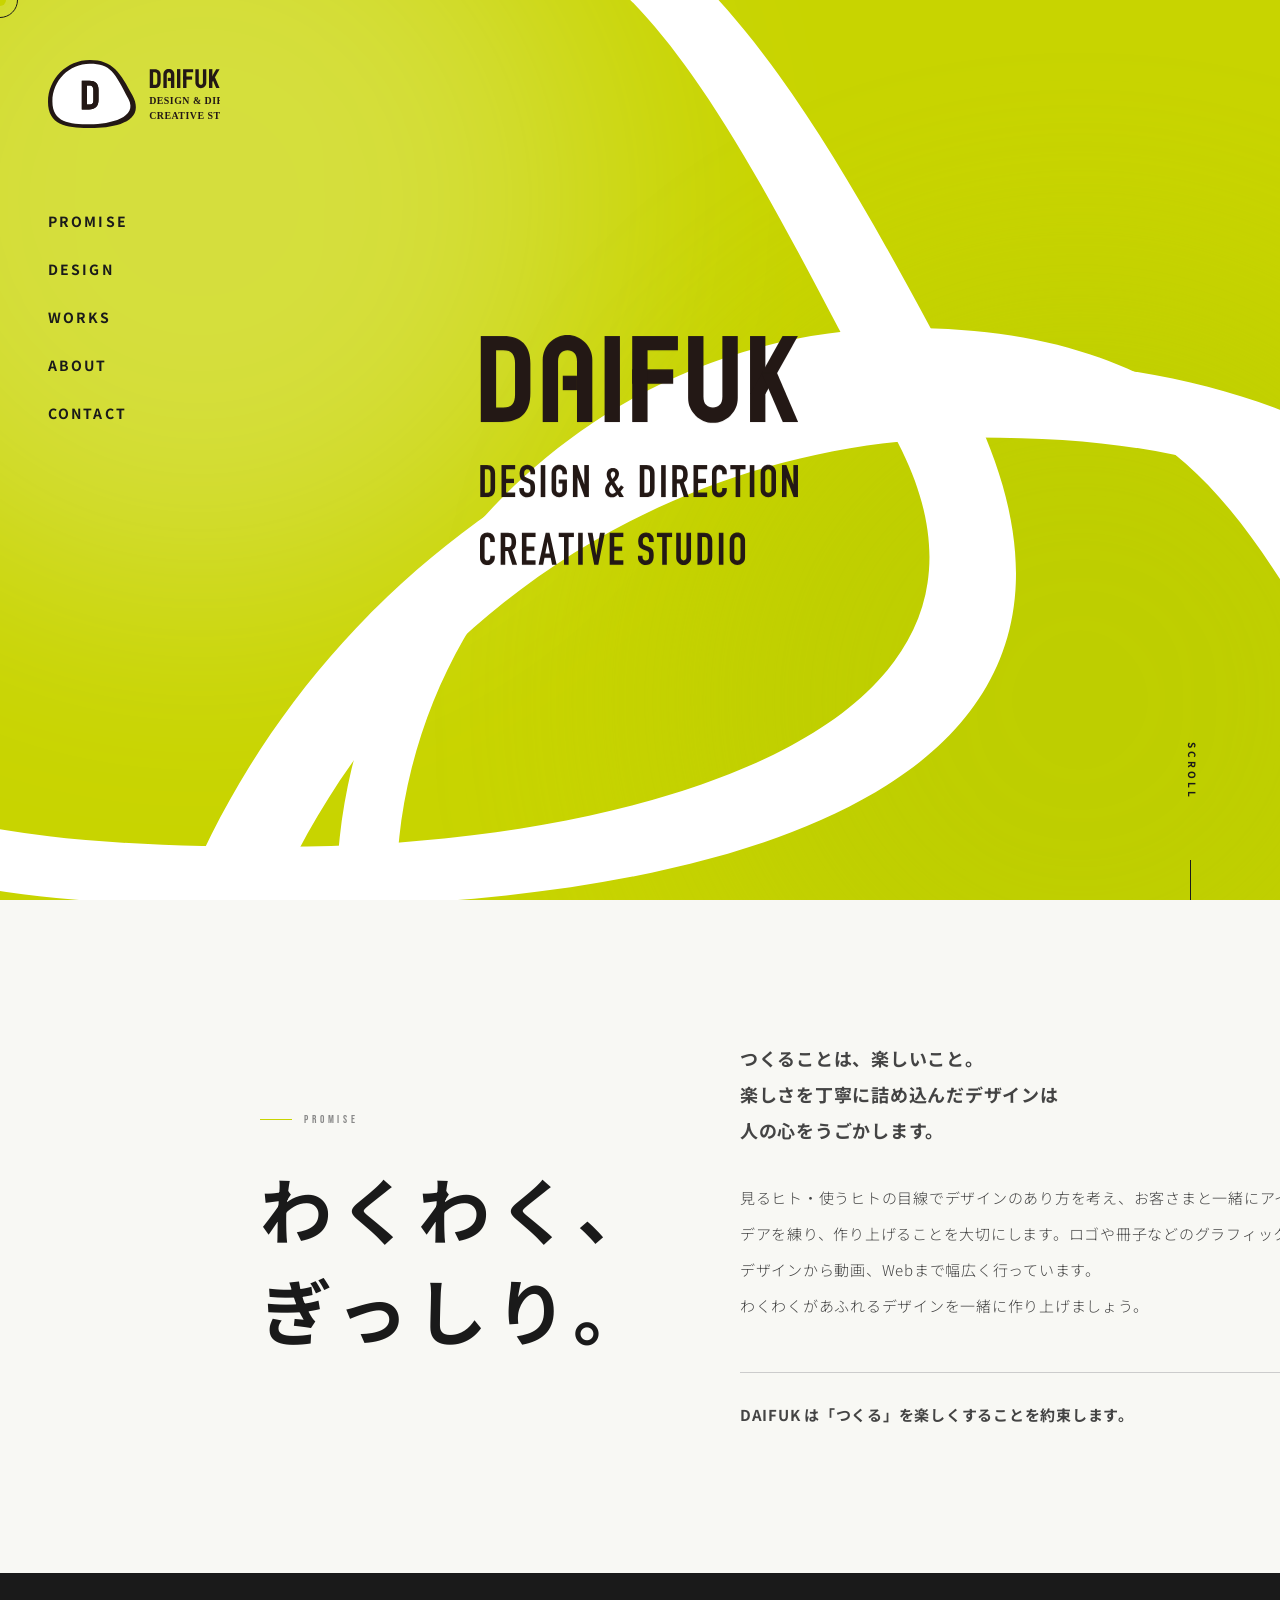
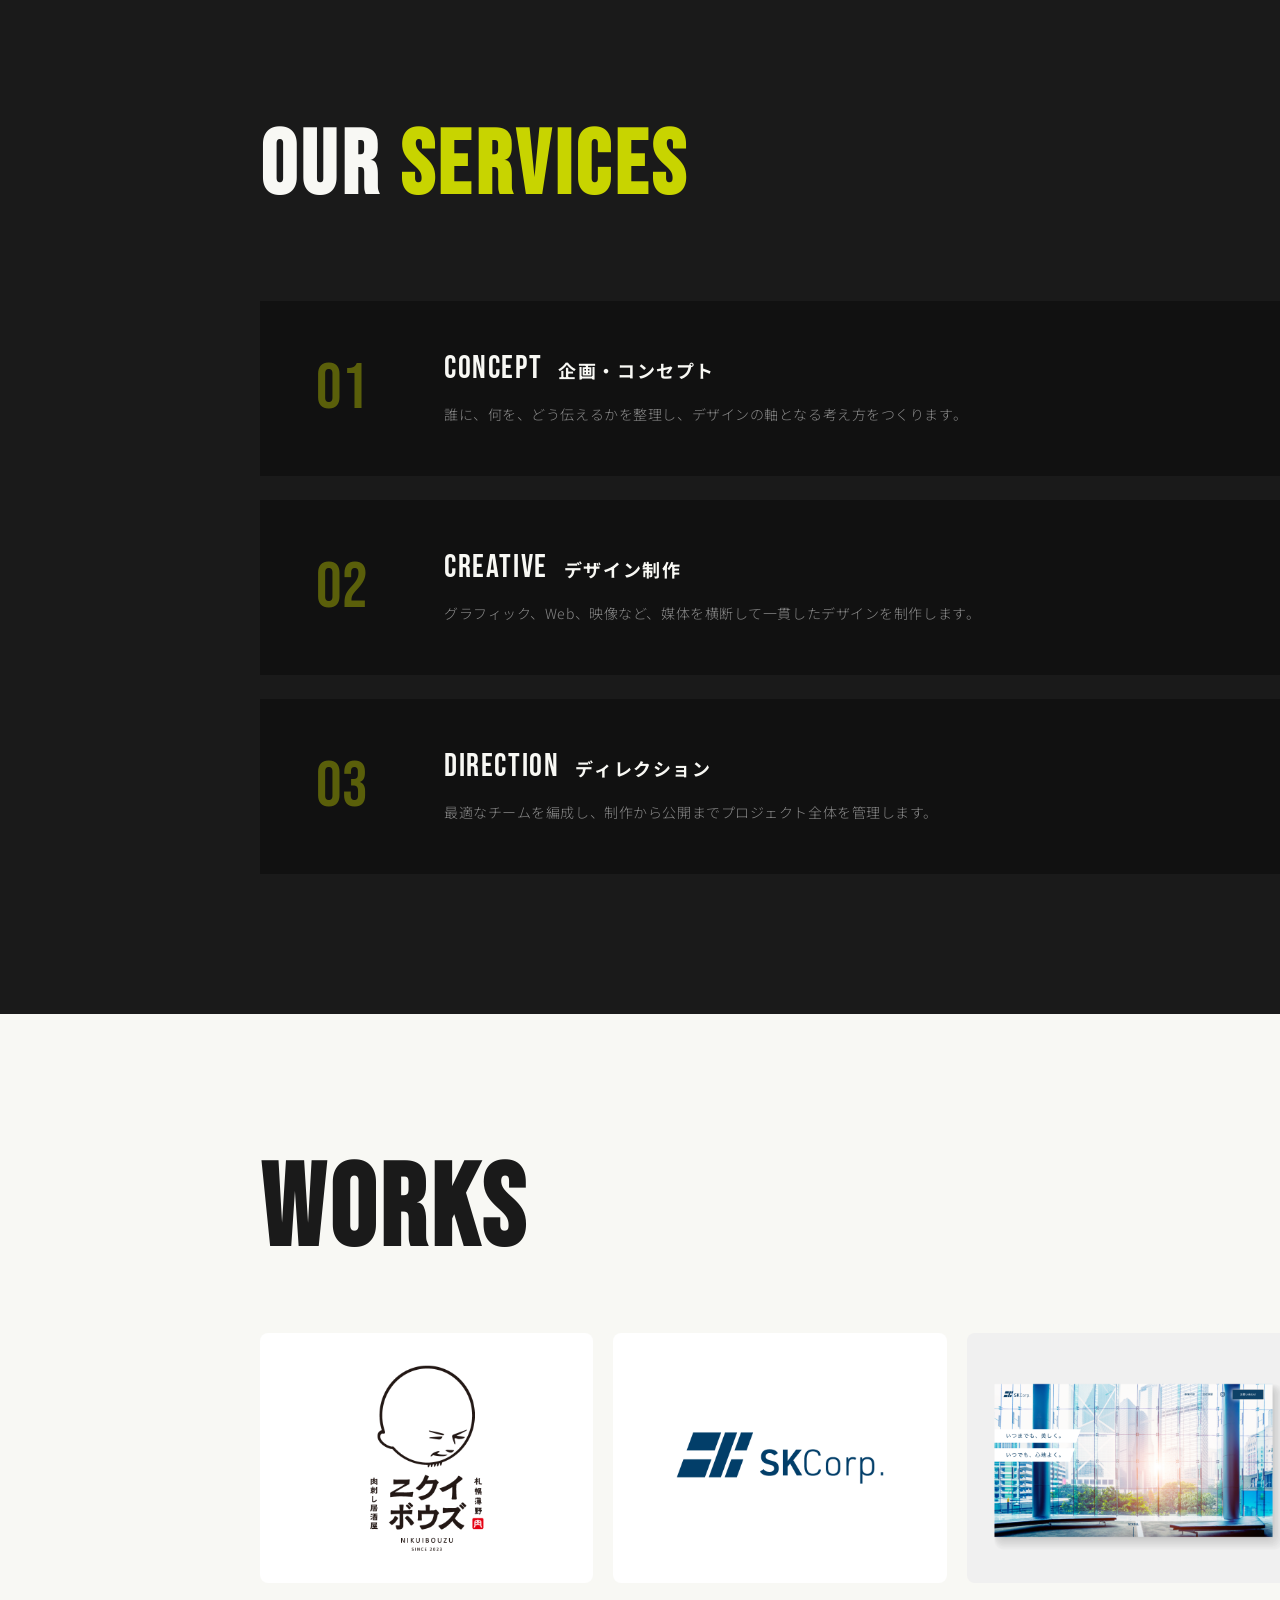
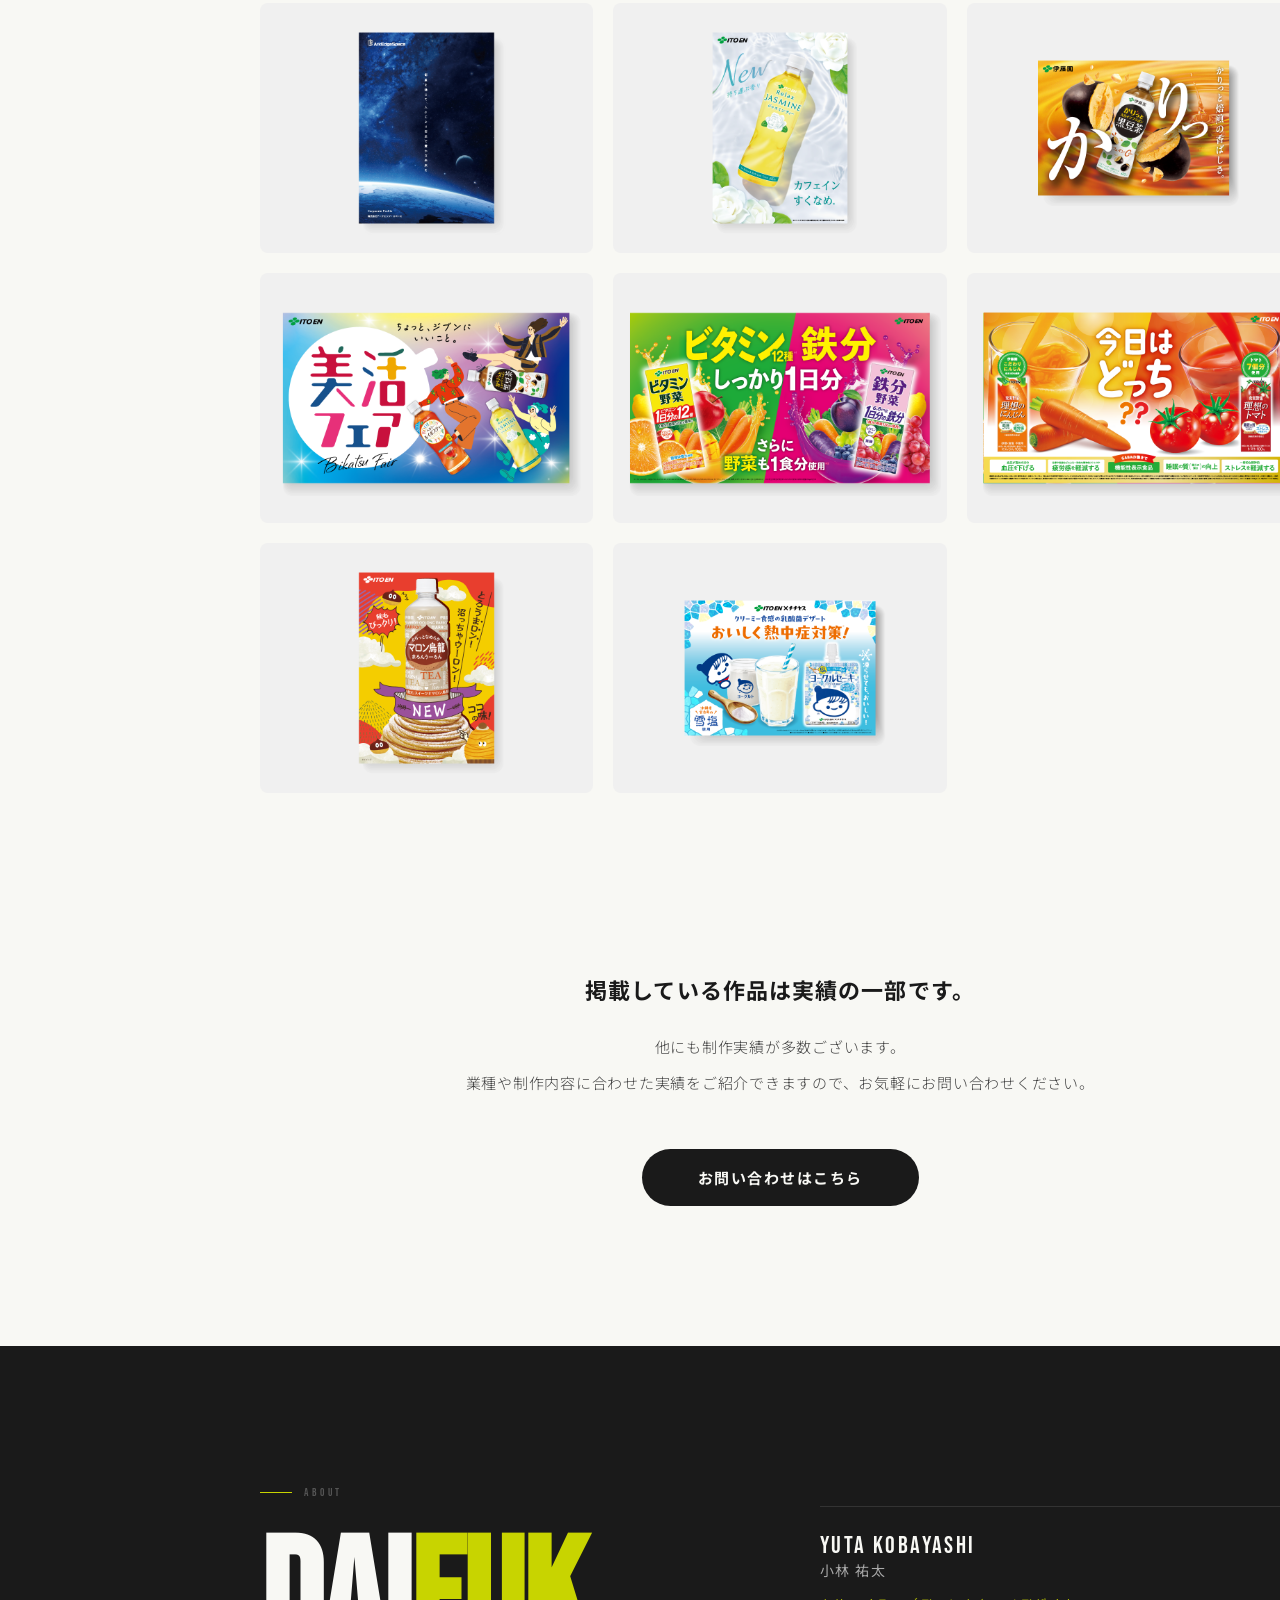
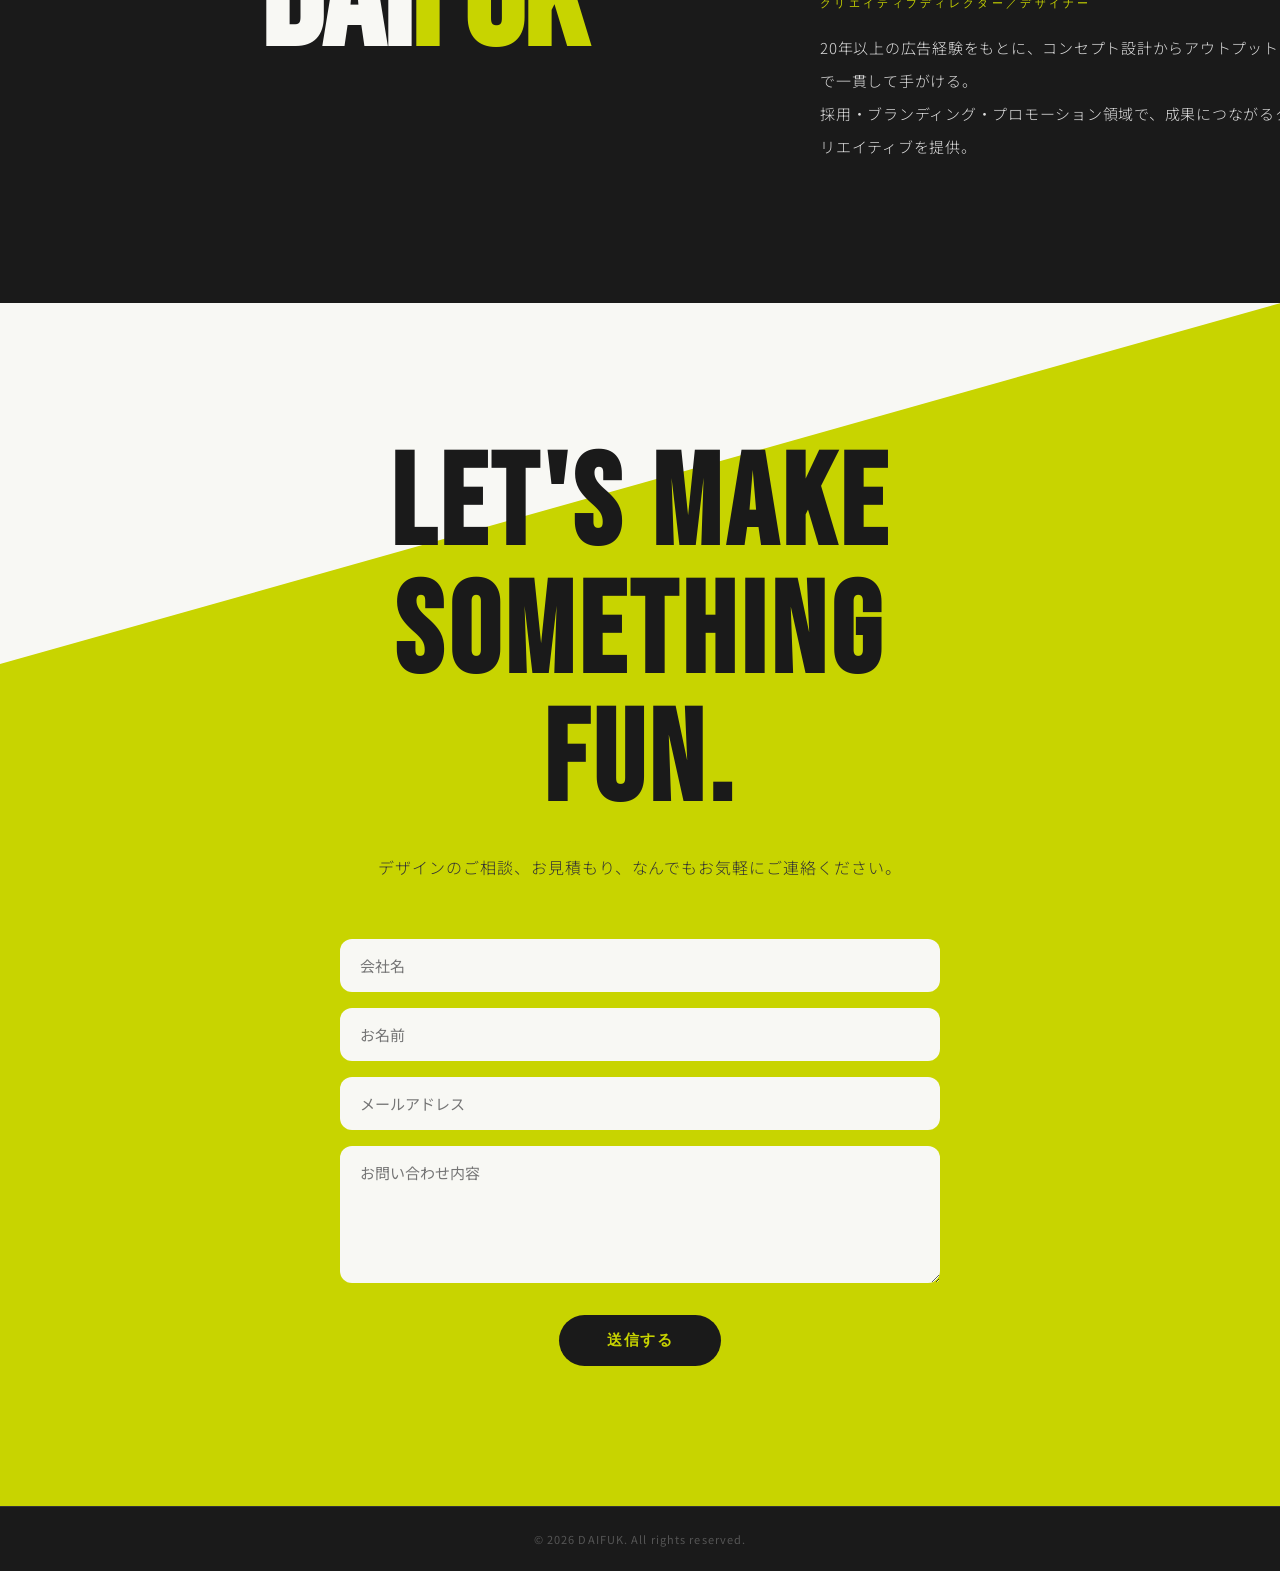
==== index.html @ ab2a5d66 "Update index.html" ====
<!DOCTYPE html>
<html lang="ja">
<head>
<!-- Google tag (gtag.js) -->
<script async src="https://www.googletagmanager.com/gtag/js?id=G-WN5NJCYQFY"></script>
<script>
  window.dataLayer = window.dataLayer || [];
  function gtag(){dataLayer.push(arguments);}
  gtag('js', new Date());

  gtag('config', 'G-WN5NJCYQFY');
</script>
<script type="text/javascript">
    (function(c,l,a,r,i,t,y){
        c[a]=c[a]||function(){(c[a].q=c[a].q||[]).push(arguments)};
        t=l.createElement(r);t.async=1;t.src="https://www.clarity.ms/tag/"+i;
        y=l.getElementsByTagName(r)[0];y.parentNode.insertBefore(t,y);
    })(window, document, "clarity", "script", "xeeucrit5z");
</script>
<meta charset="UTF-8">
<meta name="viewport" content="width=device-width, initial-scale=1.0">
<title>DAIFUK | わくわく、ぎっしり。デザインスタジオ</title>
<meta name="description" content="「わくわく」を丁寧に詰め込んだデザインで、人の心を動かす。グラフィック・Web・映像をコンセプトからアウトプットまで一貫して手がけるクリエイティブスタジオです。">

<!-- OGP settings -->
<meta property="og:title" content="DAIFUK | わくわく、ぎっしり。デザインスタジオ">
<meta property="og:description" content="「わくわく」を丁寧に詰め込んだデザインで、人の心を動かす。グラフィック・Web・映像をコンセプトからアウトプットまで一貫して手がけるクリエイティブスタジオです。">
<meta property="og:image" content="assets/OG.png">
<meta property="og:url" content="https://yuso21.github.io/daifuk_corporate/">
<meta property="og:type" content="website">
<meta property="og:site_name" content="DAIFUK">

<!-- Icons -->
<link rel="icon" type="image/png" href="assets/fabicon.png">
<link rel="apple-touch-icon" href="assets/apple-touch-icon.png">
<link rel="preconnect" href="https://fonts.googleapis.com">
<link href="https://fonts.googleapis.com/css2?family=Bebas+Neue&family=Noto+Sans+JP:wght@300;400;700;900&family=DM+Serif+Display:ital@0;1&display=swap" rel="stylesheet">
<link rel="stylesheet" href="style.css">
</head>
<body>

<div class="cursor" id="cursor"></div>
<div class="cursor-ring" id="cursorRing"></div>

<!-- Global Nav (Left Sidebar) -->
<nav>
  <a href="#" class="nav-logo">
    <img src="assets/daifuk_long_logo.svg" alt="DAIFUK">
  </a>
  <ul class="nav-links">
    <li><a href="#promise">Promise</a></li>
    <li><a href="#services">Design</a></li>
    <li><a href="#works">Works</a></li>
    <li><a href="#about">About</a></li>
    <li><a href="#contact">Contact</a></li>
  </ul>
</nav>

<!-- Hero Section -->
<section class="hero" id="top">
  <div class="hero-bg-anim"></div>
  <img src="assets/daifuk_logo_FV2.svg" class="hero-logo-spin spin-1" alt="">
  <img src="assets/daifuk_logo_FV2.svg" class="hero-logo-spin spin-2" alt="">
  <img src="assets/daifuk_logo_FV2.svg" class="hero-logo-spin spin-3" alt="">
  <img src="assets/daifuk_logo_FV1.svg" class="hero-logo-base" alt="DAIFUK">
  <div class="hero-scroll">SCROLL</div>
</section>

<!-- Promise Section -->
<section class="promise" id="promise">
  <div class="section-inner promise-inner">
    <div class="reveal">
      <div class="section-label">PROMISE</div>
      <!-- Changed display from flex/block context to ensure <br> triggers immediately, using specific class styling or inline CSS isn't fully needed, but we keep the structure crisp -->
      <h2 class="promise-heading" style="font-family: 'Noto Sans JP', sans-serif; font-size: clamp(40px, 6vw, 72px); letter-spacing: 0.1em; line-height: 1.4; word-break: keep-all;">
        わくわく、<br>
        ぎっしり。
      </h2>
    </div>
    <div class="reveal" style="transition-delay:0.15s">
      <p class="promise-text">
        <strong style="display:block; font-size:18px; line-height:2; margin-bottom:32px;">
          つくることは、楽しいこと。<br>
          楽しさを丁寧に詰め込んだデザインは<br>
          人の心をうごかします。
        </strong>
        見るヒト・使うヒトの目線でデザインのあり方を考え、お客さまと一緒にアイデアを練り、作り上げることを大切にします。ロゴや冊子などのグラフィックデザインから動画、Webまで幅広く行っています。
      </p>
      <p class="promise-text">
        わくわくがあふれるデザインを一緒に作り上げましょう。
      </p>
      <p class="promise-text" style="font-weight:700; margin-top:48px; border-top:1px solid #ccc; padding-top:24px;">
        DAIFUK は「つくる」を楽しくすることを約束します。
      </p>
    </div>
  </div>
</section>

<!-- Services (Design) Section -->
<section class="services" id="services">
  <div class="section-inner">
    <div class="services-header reveal">
      <h2 class="services-title">Our <span>Services</span></h2>
    </div>
    <div class="services-grid">
      <div class="service-card reveal">
        <div class="service-num">01</div>
        <div class="service-info">
          <div class="service-name">Concept<span>企画・コンセプト</span></div>
          <p class="service-desc">誰に、何を、どう伝えるかを整理し、デザインの軸となる考え方をつくります。</p>
        </div>
      </div>
      <div class="service-card reveal" style="transition-delay:0.1s">
        <div class="service-num">02</div>
        <div class="service-info">
          <div class="service-name">Creative<span>デザイン制作</span></div>
          <p class="service-desc">グラフィック、Web、映像など、媒体を横断して一貫したデザインを制作します。</p>
        </div>
      </div>
      <div class="service-card reveal" style="transition-delay:0.2s">
        <div class="service-num">03</div>
        <div class="service-info">
          <div class="service-name">Direction<span>ディレクション</span></div>
          <p class="service-desc">最適なチームを編成し、制作から公開までプロジェクト全体を管理します。</p>
        </div>
      </div>
    </div>
  </div>
</section>

<!-- Works Section -->
<section class="works" id="works">
  <div class="section-inner">
    <div class="works-header reveal">
      <h2 class="works-title">Works</h2>
    </div>
    <div class="works-grid reveal">
      
      <!-- Group 6: ニクイボウズ様 CI -->
      <div class="work-item" onclick="openWorksModal(this)">
        <img class="work-thumb" src="assets/portfolio_6_ニクイボウズ様 CI_1.png" alt="ニクイボウズ様 CI">
        <div class="work-item-inner">
          <div class="work-title">
            <span class="work-client">ニクイボウズ様</span><br>
            <span class="work-project">CI</span>
          </div>
        </div>
        <div class="work-gallery" style="display: none;">
          <img src="assets/portfolio_6_ニクイボウズ様 CI_1.png" alt="">
          <img src="assets/portfolio_6_ニクイボウズ様 CI_2.png" alt="">
          <img src="assets/portfolio_6_ニクイボウズ様 CI_3.png" alt="">
        </div>
      </div>

      <!-- Group 15: エスケー・コーポレーション様 CI -->
      <div class="work-item" onclick="openWorksModal(this)">
        <img class="work-thumb" src="assets/portfolio_15_エスケー・コーポレーション様_CI_１.png" alt="エスケー・コーポレーション様 CI">
        <div class="work-item-inner">
          <div class="work-title">
            <span class="work-client">エスケー・コーポレーション様</span><br>
            <span class="work-project">CI</span>
          </div>
        </div>
        <div class="work-gallery" style="display: none;">
          <img src="assets/portfolio_15_エスケー・コーポレーション様_CI_１.png" alt="">
          <img src="assets/portfolio_15_エスケー・コーポレーション様_CI_2.png" alt="">
        </div>
      </div>

      <!-- Group 16: エスケー・コーポレーション様 コーポレートサイト -->
      <div class="work-item" onclick="openWorksModal(this)" data-url="https://www.skc.co.jp/" data-url-label="サイトを見る">
        <img class="work-thumb" src="assets/portfolio_16_エスケー・コーポレーション様_コーポレートサイト_１.png" alt="エスケー・コーポレーション様 コーポレートサイト">
        <div class="work-item-inner">
          <div class="work-title">
            <span class="work-client">エスケー・コーポレーション様</span><br>
            <span class="work-project">コーポレートサイト</span>
          </div>
        </div>
        <div class="work-gallery" style="display: none;">
          <img src="assets/portfolio_16_エスケー・コーポレーション様_コーポレートサイト_１.png" alt="">
          <img src="assets/portfolio_16_エスケー・コーポレーション様_コーポレートサイト_２.png" alt="">
        </div>
      </div>

      <!-- Group 3: アークエッジ・スペース様 会社案内 -->
      <div class="work-item" onclick="openWorksModal(this)">
        <img class="work-thumb" src="assets/portfolio_3_アークエッジ・スペース様_会社案内_1.png" alt="アークエッジ・スペース様 会社案内">
        <div class="work-item-inner">
          <div class="work-title">
            <span class="work-client">アークエッジ・スペース様</span><br>
            <span class="work-project">会社案内</span>
          </div>
        </div>
        <div class="work-gallery" style="display: none;">
          <img src="assets/portfolio_3_アークエッジ・スペース様_会社案内_1.png" alt="">
          <img src="assets/portfolio_3_アークエッジ・スペース様_会社案内_２.png" alt="">
        </div>
      </div>

      <!-- Group 5: maruoPR様 CI (Temporarily Hidden) -->
      <!--
      <div class="work-item" onclick="openWorksModal(this)">
        <img class="work-thumb" src="assets/portfolio_5_maruoPR様 CI_1.png" alt="maruoPR様 CI">
        <div class="work-item-inner">
          <div class="work-title">
            <span class="work-client">maruoPR様</span><br>
            <span class="work-project">CI</span>
          </div>
        </div>
        <div class="work-gallery" style="display: none;">
          <img src="assets/portfolio_5_maruoPR様 CI_1.png" alt="">
          <img src="assets/portfolio_5_maruoPR様 CI_2.png" alt="">
        </div>
      </div>
      -->

      <!-- Group 8: 伊藤園様 ジャスミンティー 店頭販促POP -->
      <div class="work-item" onclick="openWorksModal(this)">
        <img class="work-thumb" src="assets/portfolio_8_伊藤園様_ジャスミンティー 店頭販促POP_1.png" alt="伊藤園様 ジャスミンティー 店頭販促POP">
        <div class="work-item-inner">
          <div class="work-title">
            <span class="work-client">伊藤園様</span><br>
            <span class="work-project">ジャスミンティー 店頭販促POP</span>
          </div>
        </div>
        <div class="work-gallery" style="display: none;">
          <img src="assets/portfolio_8_伊藤園様_ジャスミンティー 店頭販促POP_1.png" alt="">
        </div>
      </div>

      <!-- Group 9: 伊藤園様 黒豆茶 店頭販促POP -->
      <div class="work-item" onclick="openWorksModal(this)">
        <img class="work-thumb" src="assets/portfolio_9_伊藤園様_黒豆茶 店頭販促POP_1.png" alt="伊藤園様 黒豆茶 店頭販促POP">
        <div class="work-item-inner">
          <div class="work-title">
            <span class="work-client">伊藤園様</span><br>
            <span class="work-project">黒豆茶 店頭販促POP</span>
          </div>
        </div>
        <div class="work-gallery" style="display: none;">
          <img src="assets/portfolio_9_伊藤園様_黒豆茶 店頭販促POP_1.png" alt="">
        </div>
      </div>

      <!-- Group 7: 伊藤園様 美活フェア 店頭販促POP -->
      <div class="work-item" onclick="openWorksModal(this)">
        <img class="work-thumb" src="assets/portfolio_7_伊藤園様_美活フェア 店頭販促POP_1.png" alt="伊藤園様 美活フェア 店頭販促POP">
        <div class="work-item-inner">
          <div class="work-title">
            <span class="work-client">伊藤園様</span><br>
            <span class="work-project">美活フェア 店頭販促POP</span>
          </div>
        </div>
        <div class="work-gallery" style="display: none;">
          <img src="assets/portfolio_7_伊藤園様_美活フェア 店頭販促POP_1.png" alt="">
          <img src="assets/portfolio_7_伊藤園様_美活フェア 店頭販促POP_2.png" alt="">
        </div>
      </div>

      <!-- Group 10: 伊藤園様 ビタミン野菜・鉄分野菜 店頭販促POP -->
      <div class="work-item" onclick="openWorksModal(this)">
        <img class="work-thumb" src="assets/portfolio_10_伊藤園様_ビタミン野菜・鉄分野菜 店頭販促POP_1 .png" alt="伊藤園様 ビタミン野菜・鉄分野菜 店頭販促POP">
        <div class="work-item-inner">
          <div class="work-title">
            <span class="work-client">伊藤園様</span><br>
            <span class="work-project">ビタミン野菜・鉄分野菜 店頭販促POP</span>
          </div>
        </div>
        <div class="work-gallery" style="display: none;">
          <img src="assets/portfolio_10_伊藤園様_ビタミン野菜・鉄分野菜 店頭販促POP_1 .png" alt="">
          <img src="assets/portfolio_10_伊藤園様_ビタミン野菜・鉄分野菜 店頭販促POP_2.png" alt="">
          <img src="assets/portfolio_10_伊藤園様_ビタミン野菜・鉄分野菜 店頭販促POP_3.png" alt="">
        </div>
      </div>

      <!-- Group 11: 伊藤園様 理想のにんじん・理想のトマト 店頭販促POP -->
      <div class="work-item" onclick="openWorksModal(this)">
        <img class="work-thumb" src="assets/portfolio_11_伊藤園様_理想のにんじん・理想のトマト 店頭販促POP_1.png" alt="伊藤園様 理想のにんじん・理想のトマト 店頭販促POP">
        <div class="work-item-inner">
          <div class="work-title">
            <span class="work-client">伊藤園様</span><br>
            <span class="work-project">理想のにんじん・理想のトマト 店頭販促POP</span>
          </div>
        </div>
        <div class="work-gallery" style="display: none;">
          <img src="assets/portfolio_11_伊藤園様_理想のにんじん・理想のトマト 店頭販促POP_1.png" alt="">
          <img src="assets/portfolio_11_伊藤園様_理想のにんじん・理想のトマト 店頭販促POP_２.png" alt="">
          <img src="assets/portfolio_11_伊藤園様_理想のにんじん・理想のトマト 店頭販促POP_3.png" alt="">
        </div>
      </div>

      <!-- Group 12: 伊藤園様 マロン烏龍 店頭販促POP -->
      <div class="work-item" onclick="openWorksModal(this)">
        <img class="work-thumb" src="assets/portfolio_12_伊藤園様_マロン烏龍 店頭販促POP_1.png" alt="伊藤園様 マロン烏龍 店頭販促POP">
        <div class="work-item-inner">
          <div class="work-title">
            <span class="work-client">伊藤園様</span><br>
            <span class="work-project">マロン烏龍 店頭販促POP</span>
          </div>
        </div>
        <div class="work-gallery" style="display: none;">
          <img src="assets/portfolio_12_伊藤園様_マロン烏龍 店頭販促POP_1.png" alt="">
          <img src="assets/portfolio_12_伊藤園様_マロン烏龍 店頭販促POP_２.png" alt="">
        </div>
      </div>

      <!-- Group 13: 伊藤園様 ヨーグルセーキ 店頭販促POP -->
      <div class="work-item" onclick="openWorksModal(this)">
        <img class="work-thumb" src="assets/portfolio_13_伊藤園様_ヨーグルセーキ 店頭販促POP_1.png" alt="伊藤園様 ヨーグルセーキ 店頭販促POP">
        <div class="work-item-inner">
          <div class="work-title">
            <span class="work-client">伊藤園様</span><br>
            <span class="work-project">ヨーグルセーキ 店頭販促POP</span>
          </div>
        </div>
        <div class="work-gallery" style="display: none;">
          <img src="assets/portfolio_13_伊藤園様_ヨーグルセーキ 店頭販促POP_1.png" alt="">
        </div>
      </div>

    </div>
    <div class="works-more-btn-container reveal">
      <button class="works-more-btn" id="worksMoreBtn">VIEW MORE</button>
    </div>
    <div class="works-cta reveal" style="transition-delay:0.1s">
      <h3 class="works-cta-title">掲載している作品は実績の一部です。</h3>
      <p class="works-cta-desc">
        他にも制作実績が多数ございます。<br class="pc-br">
        業種や制作内容に合わせた実績をご紹介できますので、お気軽にお問い合わせください。
      </p>
      <div class="works-cta-btn-container">
        <a href="#contact" class="works-cta-btn">お問い合わせはこちら</a>
      </div>
    </div>
  </div>
</section>

<!-- About Section -->
<section class="about" id="about">
  <div class="section-inner about-inner">
    <div class="about-content reveal">
      <div class="section-label" style="color:#555">ABOUT</div>
      <h2 class="about-name">DAI<span>FUK</span></h2>
    </div>
    <div class="about-info reveal" style="transition-delay:0.15s">
      <div class="info-block" style="border-top: 1px solid #333; padding-top: 24px;">
        <div class="info-name-en" style="font-family:'Bebas Neue', sans-serif; font-size:24px; letter-spacing:0.1em; color:var(--white);">YUTA KOBAYASHI</div>
        <div class="info-name-ja" style="font-size:14px; color:#aaa; margin-bottom:16px; letter-spacing:0.1em;">小林 祐太</div>
        <div class="info-label">クリエイティブディレクター／デザイナー</div>
        <div class="info-value">
          20年以上の広告経験をもとに、コンセプト設計からアウトプットまで一貫して手がける。<br>
          採用・ブランディング・プロモーション領域で、成果につながるクリエイティブを提供。
        </div>
      </div>
    </div>
  </div>
</section>

<!-- Contact Section -->
<section class="contact" id="contact">
  <div class="contact-bg"></div>
  <div class="section-inner contact-inner">
    <div class="contact-content reveal">
      <h2 class="contact-title">Let's Make<br>Something Fun.</h2>
      <p class="contact-sub">
        デザインのご相談、お見積もり、なんでもお気軽にご連絡ください。
      </p>

      <form class="contact-form" id="contactForm">
        <input type="text" name="会社名" placeholder="会社名" required>
        <input type="text" name="お名前" placeholder="お名前" required>
        <input type="email" name="メールアドレス" placeholder="メールアドレス" required>
        <textarea name="お問い合わせ内容" placeholder="お問い合わせ内容" rows="5" required></textarea>
        <div class="form-error" id="formError"></div>
        <button type="submit" class="submit-btn" id="submitBtn">送信する</button>
      </form>

      <div class="contact-success" id="contactSuccess">
        <div class="success-icon">
          <svg width="32" height="32" viewBox="0 0 24 24" fill="none" stroke="currentColor" stroke-width="3" stroke-linecap="round" stroke-linejoin="round">
            <polyline points="20 6 9 17 4 12"></polyline>
          </svg>
        </div>
        <h3 class="success-title">MESSAGE RECEIVED.</h3>
        <p class="success-text">
          お問い合わせを受け付けました。<br>
          内容を確認の上ご連絡いたしますので、 しばらくお待ちください。
        </p>
      </div>
    </div>
  </div>
</section>

<!-- Footer -->
<footer>
  <div class="footer-copy">© 2026 DAIFUK. All rights reserved.</div>
</footer>

<!-- Portfolio Modal -->
<div class="works-modal" id="worksModal">
  <div class="works-modal-overlay" onclick="closeWorksModal()"></div>
  <button class="works-modal-close" onclick="closeWorksModal()">×</button>
  <div class="works-modal-content" id="worksModalContent">
    <!-- Gallery images injected here via JS -->
  </div>
</div>

<script src="script.js"></script>
</body>
</html>
---- style.css ----
:root {
  --lime: #C8D400;
  --black: #1a1a1a;
  --white: #f8f8f4;
  --gray: #888;
  --light: #f0f0e8;
}

*, *::before, *::after { box-sizing: border-box; margin: 0; padding: 0; }

html { scroll-behavior: smooth; }

body {
  font-family: 'Noto Sans JP', sans-serif;
  background: var(--white);
  color: var(--black);
  overflow-x: hidden;
  cursor: none;
}

/* Custom Cursor */
.cursor {
  width: 12px; height: 12px;
  background: var(--lime);
  border-radius: 50%;
  position: fixed;
  pointer-events: none;
  z-index: 100000;
  transition: transform 0.15s ease, width 0.2s, height 0.2s;
  transform: translate(-50%, -50%);
}
.cursor-ring {
  width: 36px; height: 36px;
  border: 1.5px solid var(--black);
  border-radius: 50%;
  position: fixed;
  pointer-events: none;
  z-index: 99999;
  transition: transform 0.35s cubic-bezier(.23,1,.32,1), width 0.3s, height 0.3s, border-color 0.3s;
  transform: translate(-50%, -50%);
}
body.modal-open .cursor {
  background: #ffffff !important;
  box-shadow: 0 0 10px rgba(255, 255, 255, 1), 0 0 20px rgba(255, 255, 255, 0.6);
}
body.modal-open .cursor-ring {
  border-color: #ffffff !important;
  border-width: 2px !important;
  box-shadow: 0 0 15px rgba(255, 255, 255, 0.8), 0 0 30px rgba(255, 255, 255, 0.4);
}

/* Global Nav (Left Sidebar) */
nav {
  position: fixed;
  top: 0; left: 0; bottom: 0;
  width: 220px;
  z-index: 100;
  display: flex;
  flex-direction: column;
  align-items: flex-start;
  justify-content: flex-start;
  padding: 60px 0 60px 48px;
  gap: 80px;
  pointer-events: none;
}
nav > * {
  pointer-events: auto;
}

.nav-logo img {
  width: 100%;
  max-width: 180px;
  height: auto;
  display: block;
  transition: filter 0.4s ease;
}
/* This class is toggled by JS when over dark sections */
.nav-logo.invert-logo img {
  filter: invert(1) brightness(2);
}
.nav-logo {
  text-decoration: none;
  transition: transform 0.2s;
  display: flex;
}
.nav-logo:hover { transform: scale(1.05) translateX(4px); }

.nav-links {
  display: flex;
  flex-direction: column;
  gap: 24px;
  list-style: none;
  align-items: flex-start;
}
.nav-links a {
  font-size: 14px;
  letter-spacing: 0.15em;
  text-transform: uppercase;
  text-decoration: none;
  color: var(--black);
  font-weight: 700;
  position: relative;
  padding-bottom: 4px;
  transition: color 0.4s ease;
}
.nav-links a::after {
  content: '';
  position: absolute;
  bottom: 0; left: 0;
  height: 2px; width: 0;
  background: currentColor;
  transition: width 0.25s ease;
}
.nav-links a:hover::after { width: 100%; }

/* JS adds this class to nav-links when on dark background */
.nav-links.invert-links a {
  color: #fff;
}

/* Layout Centering System */
.promise, .services, .works, .about, .contact {
  padding-top: 140px;
  padding-bottom: 140px;
}
.section-inner {
  width: 100%;
  max-width: 1040px;
  /* Centered around 50vw. If 50vw - halftwidth is less than 260px (nav area), stick to 260px. */
  margin-left: max(260px, calc(50vw - 520px));
  padding-right: 64px;
  box-sizing: content-box; /* preserves the full 1040px area without squeezing */
}

/* Hero */
.hero {
  min-height: 100vh;
  background: var(--lime);
  position: relative;
  overflow: hidden;
}
.hero-bg-anim {
  position: absolute;
  inset: 0;
  pointer-events: none;
  z-index: 0;
}
.hero-bg-anim::before, .hero-bg-anim::after {
  content: '';
  position: absolute;
  width: 80vw;
  height: 80vw;
  max-width: 800px;
  max-height: 800px;
  border-radius: 50%;
  filter: blur(120px);
  opacity: 0.6;
  animation: bgAurora 18s ease-in-out infinite alternate;
}
.hero-bg-anim::before {
  background: rgba(255, 255, 255, 0.4);
  top: -200px; left: -200px;
}
.hero-bg-anim::after {
  background: rgba(180, 200, 0, 0.8);
  bottom: -200px; right: -200px;
  animation-delay: -6s;
  animation-duration: 22s;
}

@keyframes bgAurora {
  0%   { transform: translate(0, 0) scale(1); }
  100% { transform: translate(30%, 20%) scale(1.3); }
}

.hero-logo-base {
  position: absolute;
  top: 50%; left: 50%;
  transform: translate(-50%, -50%);
  width: 40vw;
  max-width: 320px;
  opacity: 0;
  animation: fadeIn 1s ease 0.2s forwards;
  pointer-events: none;
  z-index: 2;
}
.hero-logo-spin {
  position: absolute;
  pointer-events: none;
  opacity: 0;
  z-index: 1;
}
.spin-1 {
  top: -20%; left: -30%;
  width: 250vw; max-width: 1400px;
  animation: fadeIn 1.5s ease 0.6s forwards, spinHero 60s linear infinite 3s;
}
.spin-2 {
  bottom: -40%; right: -20%;
  width: 180vw; max-width: 1200px;
  animation: fadeIn 1.5s ease 0.8s forwards, spinHeroReverse 45s linear infinite 3s;
}
.spin-3 {
  top: 40%; right: -50%;
  width: 200vw; max-width: 1800px;
  animation: fadeIn 1.5s ease 1s forwards, spinHero 80s linear infinite 3s;
  opacity: 0.5;
}

@keyframes spinHero {
  0%   { transform: rotate(0deg); }
  100% { transform: rotate(360deg); }
}
@keyframes spinHeroReverse {
  0%   { transform: rotate(0deg); }
  100% { transform: rotate(-360deg); }
}

.hero-scroll {
  position: absolute;
  bottom: 40px; right: 80px;
  writing-mode: vertical-rl;
  font-size: 10px;
  letter-spacing: 0.3em;
  color: var(--black);
  font-weight: 700;
  opacity: 0.5;
  display: flex;
  align-items: center;
  gap: 12px;
  animation: fadeIn 1s ease 1.4s forwards;
  z-index: 3;
}
.hero-scroll::after {
  content: '';
  width: 1px;
  height: 48px;
  position: relative;
  overflow: hidden;
  background: transparent;
}
.hero-scroll::before {
  content: '';
  position: absolute;
  bottom: -48px;
  left: 5px;
  width: 1px;
  height: 48px;
  background: var(--black);
  animation: scrollLine 2s infinite ease-in-out;
}
@keyframes scrollLine {
  0% { transform: translateY(-100%); }
  100% { transform: translateY(200%); }
}

/* Promise Section */
.promise-inner {
  display: grid;
  grid-template-columns: 1fr 1.4fr;
  gap: 80px;
  align-items: center;
}
.section-label {
  font-family: 'Bebas Neue', sans-serif;
  font-size: 11px;
  letter-spacing: 0.35em;
  color: var(--gray);
  display: flex;
  align-items: center;
  gap: 12px;
  margin-bottom: 32px;
}
.section-label::before {
  content: '';
  width: 32px; height: 1px;
  background: var(--lime);
}

.promise-text {
  font-size: 15px;
  line-height: 2.4;
  color: #444;
  font-weight: 300;
  letter-spacing: 0.05em;
}
.promise-text p + p { margin-top: 24px; }

/* Services */
.services {
  background: var(--black);
}
.services-header {
  display: flex;
  align-items: baseline;
  justify-content: space-between;
  margin-bottom: 80px;
}
.services-title {
  font-family: 'Bebas Neue', sans-serif;
  font-size: clamp(48px, 7vw, 100px);
  color: var(--white);
  letter-spacing: 0.05em;
}
.services-title span { color: var(--lime); }
.services-grid {
  display: grid;
  grid-template-columns: 1fr;
  gap: 24px;
}
.service-card {
  background: #111;
  padding: 48px 56px;
  transition: background 0.3s, transform 0.3s;
  cursor: none;
  position: relative;
  overflow: hidden;
  display: flex;
  align-items: center;
  gap: 48px;
}
.service-card::before {
  content: '';
  position: absolute;
  top: 0; left: 0;
  width: 4px; height: 100%;
  background: var(--lime);
  transform: scaleY(0);
  transform-origin: top;
  transition: transform 0.4s cubic-bezier(.23,1,.32,1);
}
.service-card:hover::before { transform: scaleY(1); }
.service-card:hover { background: #1e1e1e; transform: translateX(8px); }
.service-num {
  font-family: 'Bebas Neue', sans-serif;
  font-size: 64px;
  color: var(--lime);
  line-height: 1;
  opacity: 0.4;
  width: 80px;
}
.service-info {
  flex: 1;
}
.service-name {
  font-family: 'Bebas Neue', sans-serif;
  font-size: 32px;
  color: var(--white);
  letter-spacing: 0.05em;
  margin-bottom: 12px;
}
.service-name span { font-size: 18px; font-family: 'Noto Sans JP', sans-serif; display: inline-block; margin-left: 16px; font-weight: 700;}
.service-desc {
  font-size: 14px;
  color: #888;
  line-height: 2;
  font-weight: 300;
  letter-spacing: 0.04em;
}

/* Works */
.works-header {
  display: flex;
  align-items: flex-end;
  justify-content: space-between;
  margin-bottom: 64px;
}
.works-title {
  font-family: 'Bebas Neue', sans-serif;
  font-size: clamp(64px, 9vw, 120px);
  line-height: 1;
  letter-spacing: 0.04em;
}
.works-tabs {
  display: flex;
  gap: 8px;
  margin-bottom: 48px;
}
.tab-btn {
  padding: 10px 24px;
  border: 1.5px solid #ccc;
  background: none;
  font-family: 'Bebas Neue', sans-serif;
  font-size: 14px;
  letter-spacing: 0.15em;
  cursor: none;
  transition: all 0.2s;
  border-radius: 100px;
  color: var(--black);
}
.tab-btn.active, .tab-btn:hover {
  background: var(--black);
  border-color: var(--black);
  color: var(--white);
}
.works-grid {
  display: grid;
  grid-template-columns: repeat(3, 1fr);
  gap: 20px;
}
.work-item {
  aspect-ratio: 4/3;
  background: var(--light);
  position: relative;
  overflow: hidden;
  cursor: none;
  border-radius: 8px;
}
.work-thumb {
  width: 100%;
  height: 100%;
  object-fit: cover;
  display: block;
  transition: transform 0.6s cubic-bezier(.23,1,.32,1);
}
.work-item:hover .work-thumb {
  transform: scale(1.05);
}
.work-item-inner {
  position: absolute;
  inset: 0;
  display: flex;
  align-items: flex-end;
  justify-content: flex-end;
  padding: 32px;
  background: linear-gradient(to top, rgba(0,0,0,0.8) 0%, transparent 50%);
  opacity: 0;
  transition: opacity 0.35s;
}
.work-item:hover .work-item-inner { opacity: 1; }
.work-title {
  color: var(--white);
  text-align: right;
  line-height: 1.6;
}
.work-client {
  font-size: 11px;
  letter-spacing: 0.1em;
  opacity: 0.8;
}
.work-project {
  font-size: 16px;
  font-weight: 700;
  letter-spacing: 0.05em;
  display: inline-block;
}

/* About / Company */
.about {
  background: var(--black);
  color: var(--white);
}
.about-inner {
  display: grid;
  grid-template-columns: 1fr 1fr;
  gap: 80px;
}
.about-name {
  font-family: 'Bebas Neue', sans-serif;
  font-size: clamp(80px, 12vw, 160px);
  line-height: 0.9;
  letter-spacing: -0.01em;
  color: var(--white);
}
.about-name span { color: var(--lime); }
.about-info {
  padding-top: 20px;
}
.info-block + .info-block { margin-top: 40px; }
.info-label {
  font-family: 'Bebas Neue', sans-serif;
  font-size: 11px;
  letter-spacing: 0.3em;
  color: var(--lime);
  margin-bottom: 20px;
}
.info-value {
  font-size: 15px;
  color: #ddd;
  line-height: 2.2;
  font-weight: 300;
  letter-spacing: 0.05em;
}

/* Contact */
.contact {
  text-align: center;
  position: relative;
  overflow: hidden;
}
.contact-bg {
  position: absolute;
  inset: 0;
  background: var(--lime);
  clip-path: polygon(0 30%, 100% 0%, 100% 100%, 0 100%);
  z-index: 0;
}
.contact-inner {
  position: relative; 
  z-index: 1; 
  /* Center structurally differently just for contact form constraints */
  max-width: 600px;
  margin-left: max(260px, calc(50vw - 300px));
}
.contact-title {
  font-family: 'Bebas Neue', sans-serif;
  font-size: clamp(60px, 10vw, 140px);
  line-height: 1;
  letter-spacing: 0.04em;
  color: var(--black);
}
.contact-sub {
  font-size: 16px;
  line-height: 2;
  color: #333;
  margin: 24px auto 56px;
  font-weight: 300;
  letter-spacing: 0.06em;
}

/* Contact Form */
.contact-form {
  margin-top: 24px;
  display: flex;
  flex-direction: column;
  gap: 16px;
}
.contact-form input,
.contact-form textarea {
  width: 100%;
  padding: 16px 20px;
  background: var(--white);
  border: none;
  border-radius: 12px;
  font-family: 'Noto Sans JP', sans-serif;
  font-size: 15px;
  color: var(--black);
  transition: all 0.3s;
  cursor: none;
}
.contact-form input:focus,
.contact-form textarea:focus {
  outline: none;
  box-shadow: 0 0 0 2px var(--black);
}

.submit-btn {
  background: var(--black);
  color: var(--lime);
  border: none;
  padding: 16px 48px;
  font-weight: 700;
  font-size: 15px;
  border-radius: 100px;
  cursor: none;
  align-self: center;
  margin-top: 16px;
  transition: all 0.3s;
  font-family: 'Bebas Neue', sans-serif;
  letter-spacing: 0.1em;
}
.submit-btn:hover {
  background: #333;
  color: var(--white);
}
.submit-btn:disabled {
  background: #888;
  color: #ccc;
  cursor: not-allowed;
  opacity: 0.7;
}

.form-error {
  display: none;
  font-family: 'Noto Sans JP', sans-serif;
  color: #ff3b30;
  font-size: 13px;
  line-height: 1.5;
  text-align: center;
  margin-top: 8px;
  background: rgba(255, 59, 48, 0.08);
  padding: 12px;
  border-radius: 8px;
}

.contact-form {
  transition: opacity 0.4s ease, transform 0.4s ease;
}
.contact-form.fade-out {
  opacity: 0;
  transform: translateY(-10px);
  pointer-events: none;
}

.contact-success {
  display: none;
  opacity: 0;
  flex-direction: column;
  align-items: center;
  text-align: center;
  padding: 48px 32px;
  background: var(--white);
  border-radius: 20px;
  box-shadow: 0 16px 40px rgba(0, 0, 0, 0.08);
  margin-top: 32px;
  transition: opacity 0.5s cubic-bezier(0.215, 0.61, 0.355, 1), transform 0.5s cubic-bezier(0.215, 0.61, 0.355, 1);
  transform: translateY(20px);
}
.contact-success.active {
  display: flex;
  opacity: 1;
  transform: translateY(0);
}

.success-icon {
  width: 64px;
  height: 64px;
  border-radius: 50%;
  background: var(--lime);
  color: var(--black);
  display: flex;
  align-items: center;
  justify-content: center;
  margin-bottom: 24px;
  box-shadow: 0 4px 16px rgba(0, 0, 0, 0.1);
  transform: scale(0);
}
.contact-success.active .success-icon {
  animation: successPop 0.6s cubic-bezier(0.175, 0.885, 0.32, 1.275) 0.2s forwards;
}

.success-title {
  font-family: 'Bebas Neue', sans-serif;
  font-size: 32px;
  letter-spacing: 0.1em;
  color: var(--black);
  margin-bottom: 12px;
}
.success-text {
  font-family: 'Noto Sans JP', sans-serif;
  font-size: 14px;
  line-height: 1.8;
  color: #555;
  font-weight: 400;
}

@keyframes successPop {
  0% { transform: scale(0) rotate(-15deg); }
  70% { transform: scale(1.1) rotate(10deg); }
  85% { transform: scale(0.95) rotate(-3deg); }
  100% { transform: scale(1) rotate(0); }
}

/* Footer */
footer {
  background: var(--black);
  padding: 24px 0;
  text-align: center;
  border-top: 1px solid #333;
}
.footer-copy {
  font-size: 11px;
  color: #555;
  letter-spacing: 0.1em;
}

/* Portfolio Modal */
.works-modal {
  position: fixed; inset: 0; z-index: 9999;
  display: flex; justify-content: center; align-items: flex-start;
  opacity: 0; pointer-events: none; transition: opacity 0.4s;
  overflow-y: auto; overflow-x: hidden;
  padding: 80px 20px;
}
.works-modal.active { opacity: 1; pointer-events: auto; }
.works-modal-overlay {
  position: fixed; inset: 0; background: rgba(10,10,10,0.95); z-index: 0; cursor: none;
}
.works-modal-close {
  position: fixed; top: 40px; right: 40px; z-index: 2;
  background: none; border: none; color: #fff; font-size: 64px;
  cursor: none; line-height: 1; transition: transform 0.2s;
  font-family: 'Noto Sans JP', sans-serif; font-weight: 300;
}
.works-modal-close:hover { transform: scale(1.1); }
.works-modal-content {
  position: relative; z-index: 1;
  width: 100%; max-width: 1000px;
  display: flex; flex-direction: column; gap: 40px;
  transform: translateY(40px); transition: transform 0.4s;
  padding-bottom: 80px;
}
.works-modal.active .works-modal-content { transform: translateY(0); }
.works-modal-content img {
  width: 100%; height: auto; display: block; border-radius: 4px;
}

.modal-action-btn {
  display: inline-flex;
  align-items: center;
  justify-content: center;
  margin: 16px auto 0;
  padding: 20px 48px;
  background: var(--lime);
  color: var(--black);
  text-decoration: none;
  font-family: 'Noto Sans JP', sans-serif;
  font-weight: 700;
  font-size: 16px;
  letter-spacing: 0.1em;
  border-radius: 100px;
  transition: transform 0.3s, background 0.3s;
  cursor: none;
}
.modal-action-btn:hover {
  background: #fff;
  transform: scale(1.05);
}
/* Animations */
@keyframes slideUp {
  from { opacity: 0; transform: translateY(40px); }
  to { opacity: 1; transform: translateY(0); }
}
@keyframes fadeIn {
  from { opacity: 0; }
  to { opacity: 1; }
}

/* Scroll reveal */
.reveal {
  opacity: 0;
  transform: translateY(30px);
  transition: opacity 0.8s cubic-bezier(.23,1,.32,1), transform 0.8s cubic-bezier(.23,1,.32,1);
}
.reveal.visible {
  opacity: 1;
  transform: translateY(0);
}

.works-cta {
  margin-top: 180px;
  text-align: center;
  display: flex;
  flex-direction: column;
  align-items: center;
}
.works-cta-title {
  font-size: 22px;
  font-weight: 700;
  color: var(--black);
  margin-bottom: 24px;
  font-family: 'Noto Sans JP', sans-serif;
  letter-spacing: 0.05em;
}
.works-cta-desc {
  font-size: 15px;
  line-height: 2.4;
  color: #444;
  margin-bottom: 48px;
  font-family: 'Noto Sans JP', sans-serif;
  font-weight: 300;
  letter-spacing: 0.05em;
}
.works-cta-btn {
  display: inline-flex;
  align-items: center;
  justify-content: center;
  padding: 18px 56px;
  background: var(--black);
  color: var(--white);
  text-decoration: none;
  font-family: 'Noto Sans JP', sans-serif;
  font-weight: 700;
  font-size: 15px;
  letter-spacing: 0.1em;
  border-radius: 100px;
  transition: all 0.3s ease;
  cursor: none;
}
.works-cta-btn:hover {
  background: #333;
  color: var(--lime);
  transform: translateY(-2px);
}

/* Responsive */
@media (max-width: 900px) {
  /* Disable custom cursor on mobile */
  body, a, button, input, textarea, .contact-link, .work-item, .submit-btn, .tab-btn, .nav-links a, .nav-logo, .works-modal-close, .modal-action-btn, .works-modal-overlay {
    cursor: auto !important;
  }
  a, button, .tab-btn, .submit-btn, .modal-action-btn, .works-modal-close {
    cursor: pointer !important;
  }
  .cursor, .cursor-ring {
    display: none !important;
  }

  /* Global Nav - Hidden until Promise section on SP */
  nav { 
    top: 0; left: 0; right: 0; bottom: auto; width: 100%; height: 80px; 
    flex-direction: row; pointer-events: auto; background: rgba(255,255,255,0.9); backdrop-filter: blur(8px); -webkit-backdrop-filter: blur(8px);
    justify-content: space-between;
    padding: 16px 24px;
    transform: translateY(-100%);
    transition: transform 0.4s cubic-bezier(0.16, 1, 0.3, 1), opacity 0.4s ease, visibility 0.4s ease;
    opacity: 0;
    visibility: hidden;
  }
  nav.nav-visible {
    transform: translateY(0);
    opacity: 1;
    visibility: visible;
  }
  
  .nav-logo { align-items: center; }
  .nav-logo img { max-width: 140px; }
  
  /* Reset logic on mobile so it doesn't try to invert on scroll */
  .nav-logo.invert-logo img { filter: none !important; }
  
  .nav-links { display: none; }
  
  .promise, .services, .works, .about, .contact { padding: 80px 32px; }
  .section-inner { margin-left: 0 !important; width: 100% !important; max-width: 100% !important; padding: 0 !important; }
  
  .spin-1 { top: -10%; left: -50%; width: 300vw; }
  .spin-2 { bottom: -20%; right: -50%; width: 250vw; }
  .spin-3 { display: none; } /* hide one on mobile to save performance */
  
  .promise-inner { grid-template-columns: 1fr; gap: 48px; }
  
  /* Our Services Card Layout on SP: Number on top, text bottom */
  .service-card {
    flex-direction: column;
    align-items: flex-start;
    gap: 16px;
    padding: 32px 24px;
  }
  .service-num {
    width: auto;
    font-size: 48px;
    margin-bottom: 0;
  }
  .service-info {
    width: 100%;
  }

  .works-grid { grid-template-columns: 1fr; }
  .about-inner { display: flex; flex-direction: column; }
  .contact-inner { margin-left: 0; width: 100%; }
  
  /* SP View More hiding */
  .work-item.sp-hidden {
    display: none !important;
  }

  .works-cta {
    margin-top: 100px;
    padding-top: 0;
  }
  .works-cta-title {
    font-size: 18px;
    margin-bottom: 20px;
  }
  .works-cta-desc {
    font-size: 14px;
    line-height: 2.2;
    margin-bottom: 36px;
  }
  .pc-br {
    display: none;
  }
}

/* View More Button for SP */
.works-more-btn-container {
  display: flex;
  justify-content: center;
  margin-top: 48px;
  width: 100%;
}
.works-more-btn {
  display: inline-flex;
  align-items: center;
  justify-content: center;
  padding: 16px 48px;
  background: none;
  border: 1.5px solid var(--black);
  color: var(--black);
  font-family: 'Bebas Neue', sans-serif;
  font-size: 15px;
  letter-spacing: 0.15em;
  font-weight: 700;
  cursor: pointer;
  transition: all 0.3s ease;
  border-radius: 100px;
}
.works-more-btn:hover {
  background: var(--black);
  color: var(--white);
  transform: translateY(-2px);
}
@media (min-width: 901px) {
  .works-more-btn-container {
    display: none !important;
  }
}
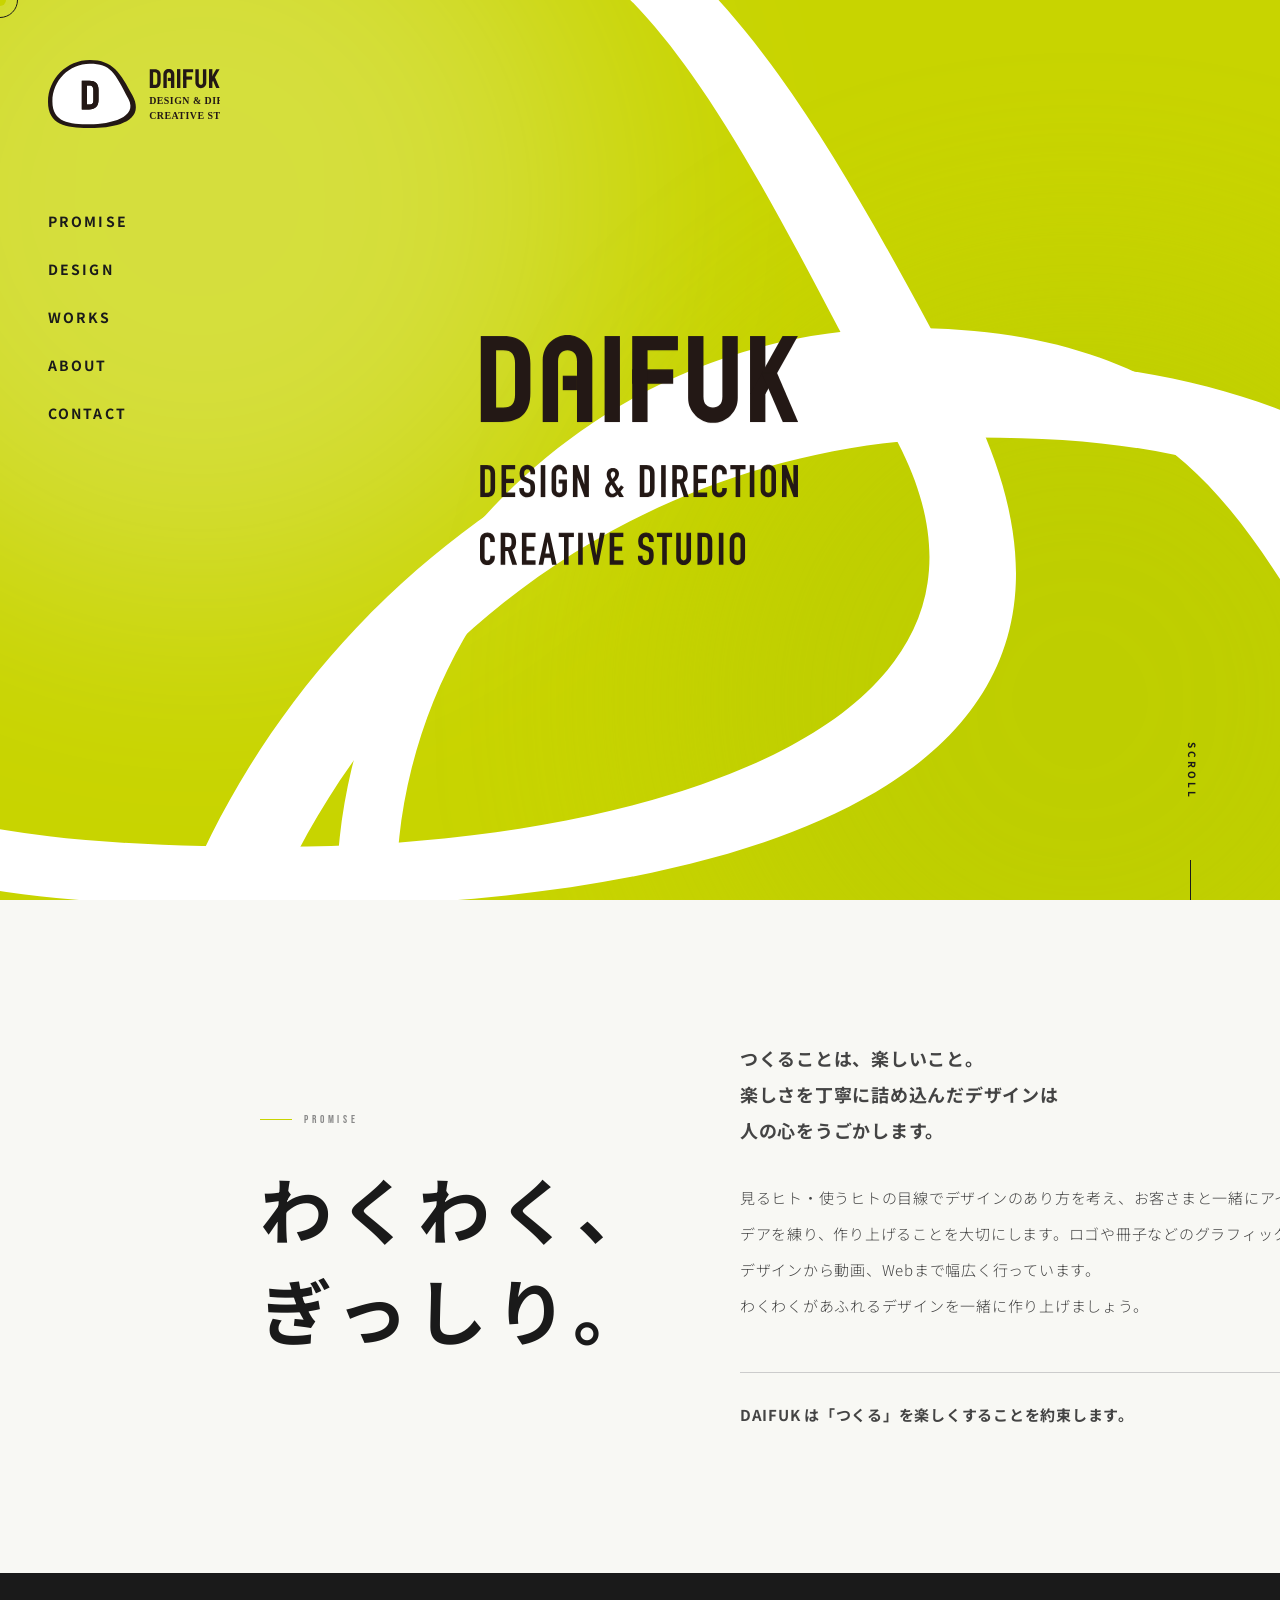
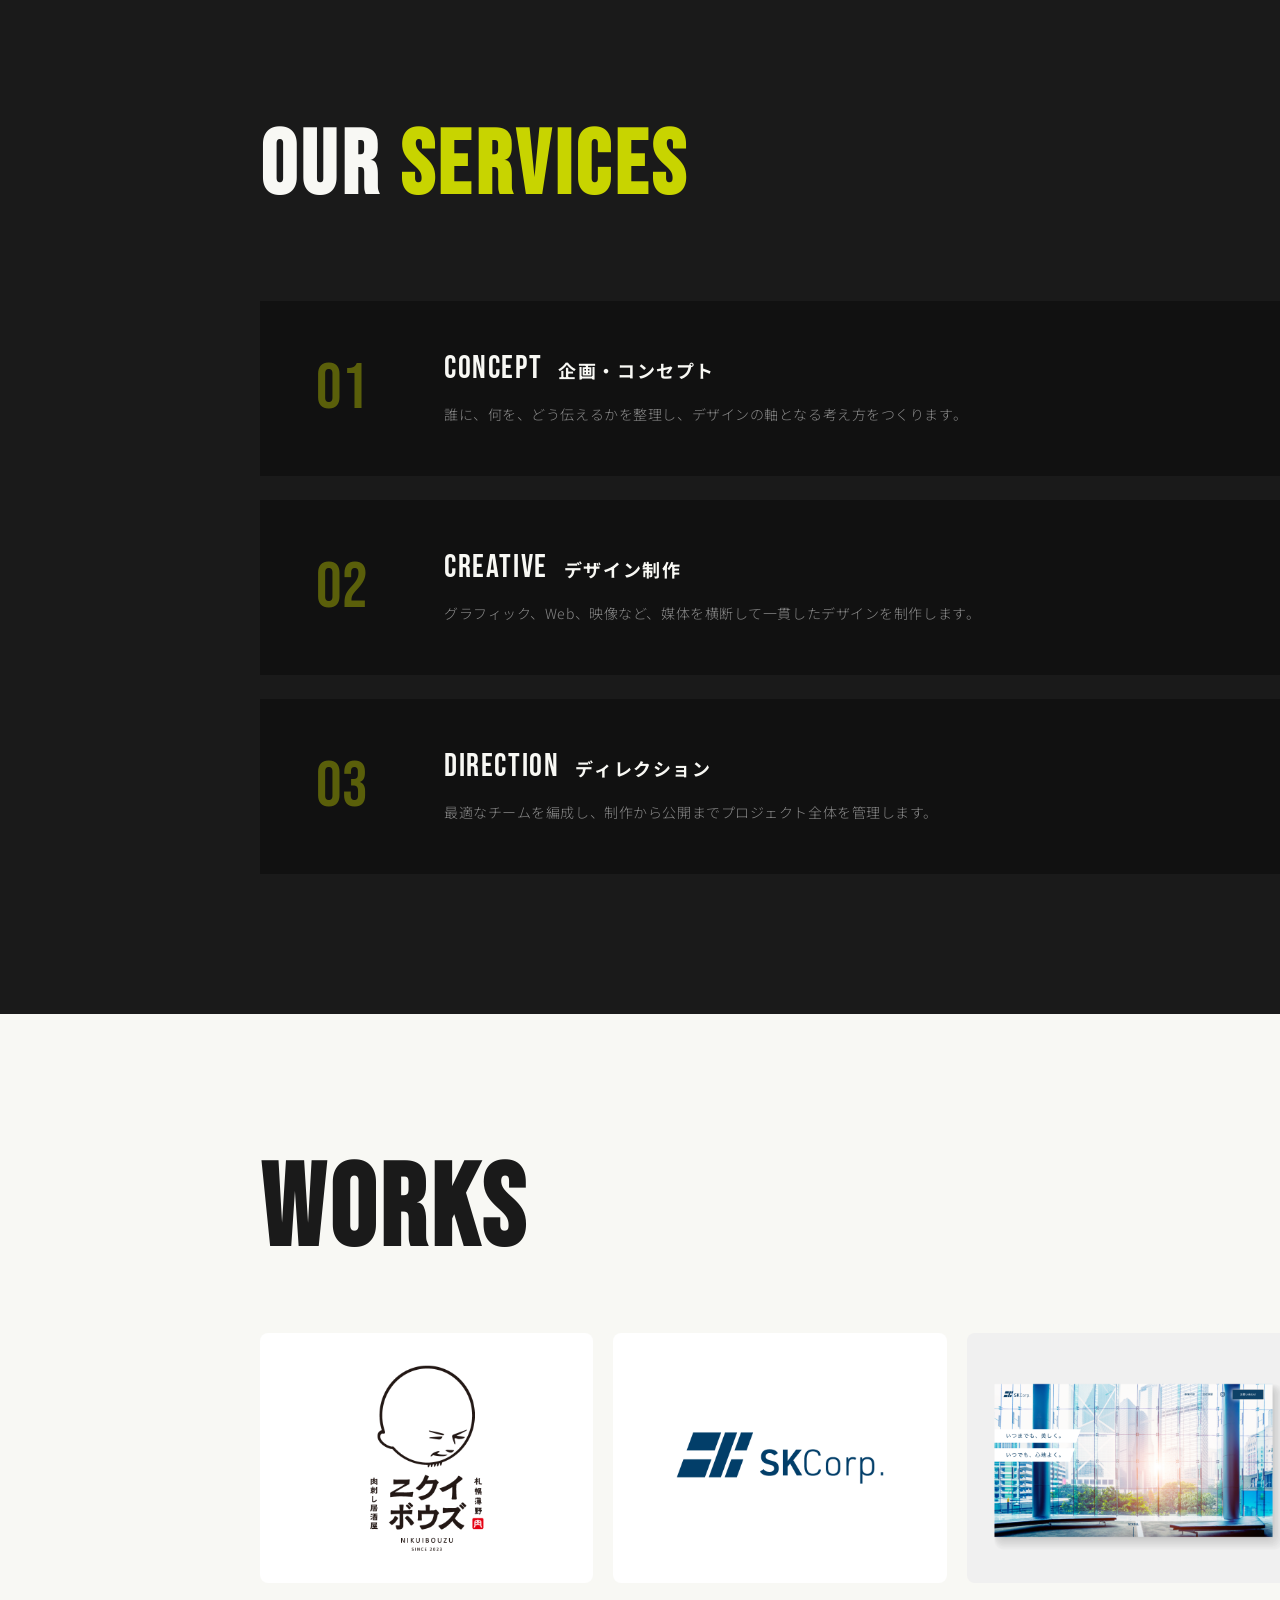
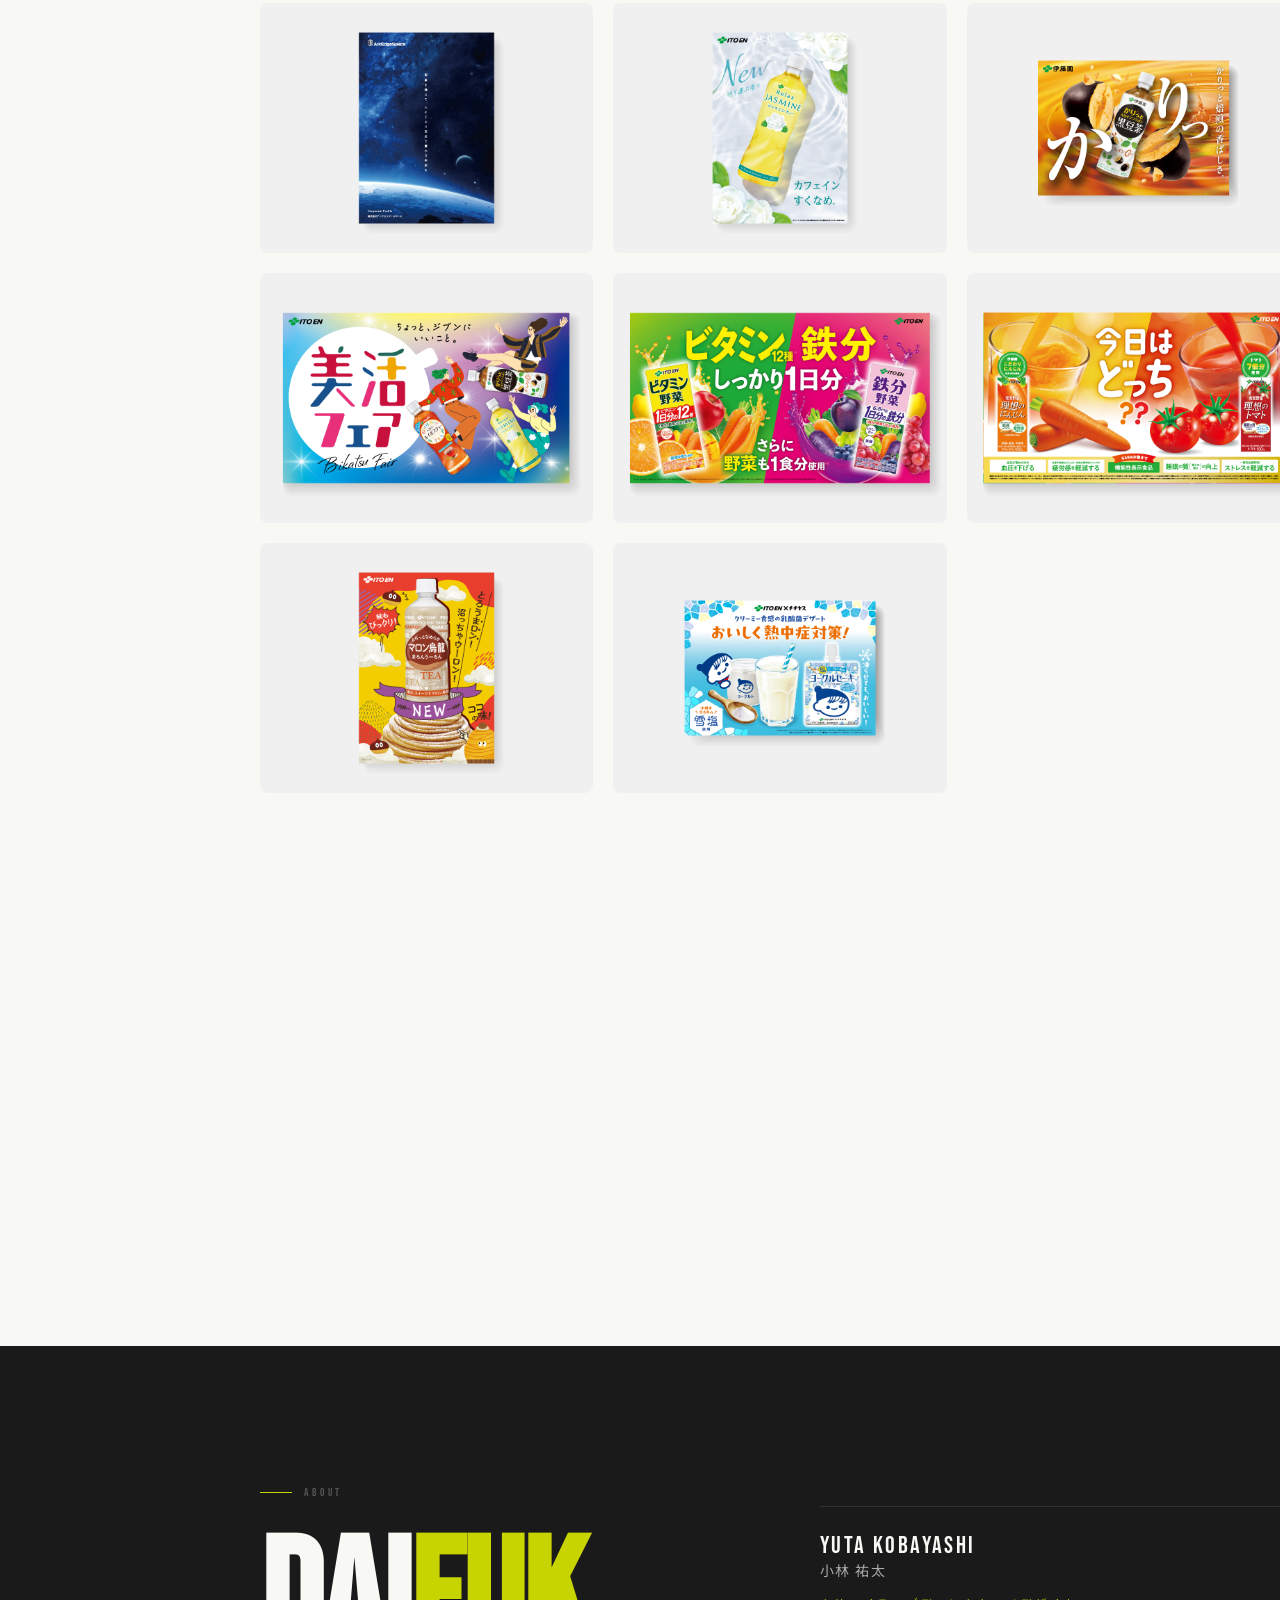
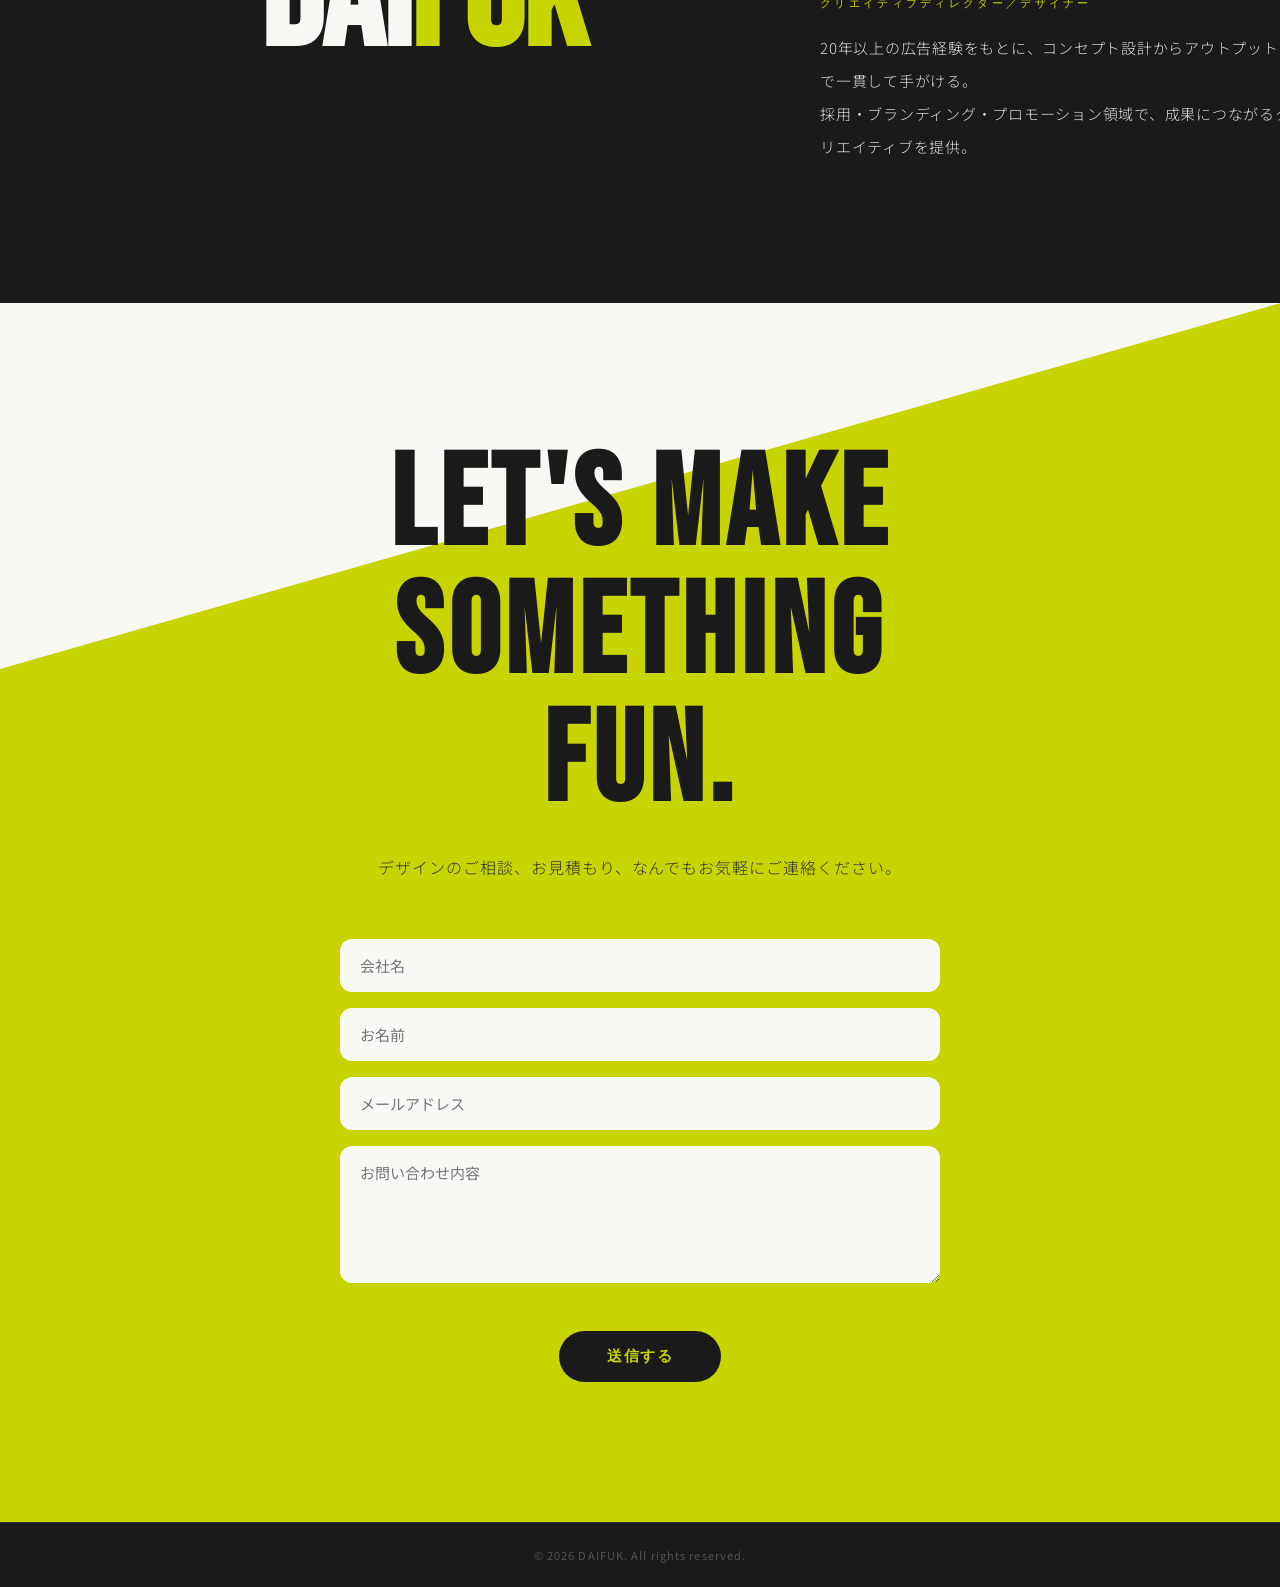
==== commit 204df86e: "Add Turnstile spam protection" ====
--- a/index.html
+++ b/index.html
@@ -371,6 +371,7 @@
         <input type="text" name="お名前" placeholder="お名前" required>
         <input type="email" name="メールアドレス" placeholder="メールアドレス" required>
         <textarea name="お問い合わせ内容" placeholder="お問い合わせ内容" rows="5" required></textarea>
+        <div class="cf-turnstile" data-sitekey="0x4AAAAAAD5IDUOdX_YdaNcQ"></div>
         <div class="form-error" id="formError"></div>
         <button type="submit" class="submit-btn" id="submitBtn">送信する</button>
       </form>
@@ -405,6 +406,7 @@
   </div>
 </div>
 
-<script src="script.js"></script>
+<script src="https://challenges.cloudflare.com/turnstile/v0/api.js" async defer></script>
+<script src="script.js?v=20260719-turnstile"></script>
 </body>
 </html>
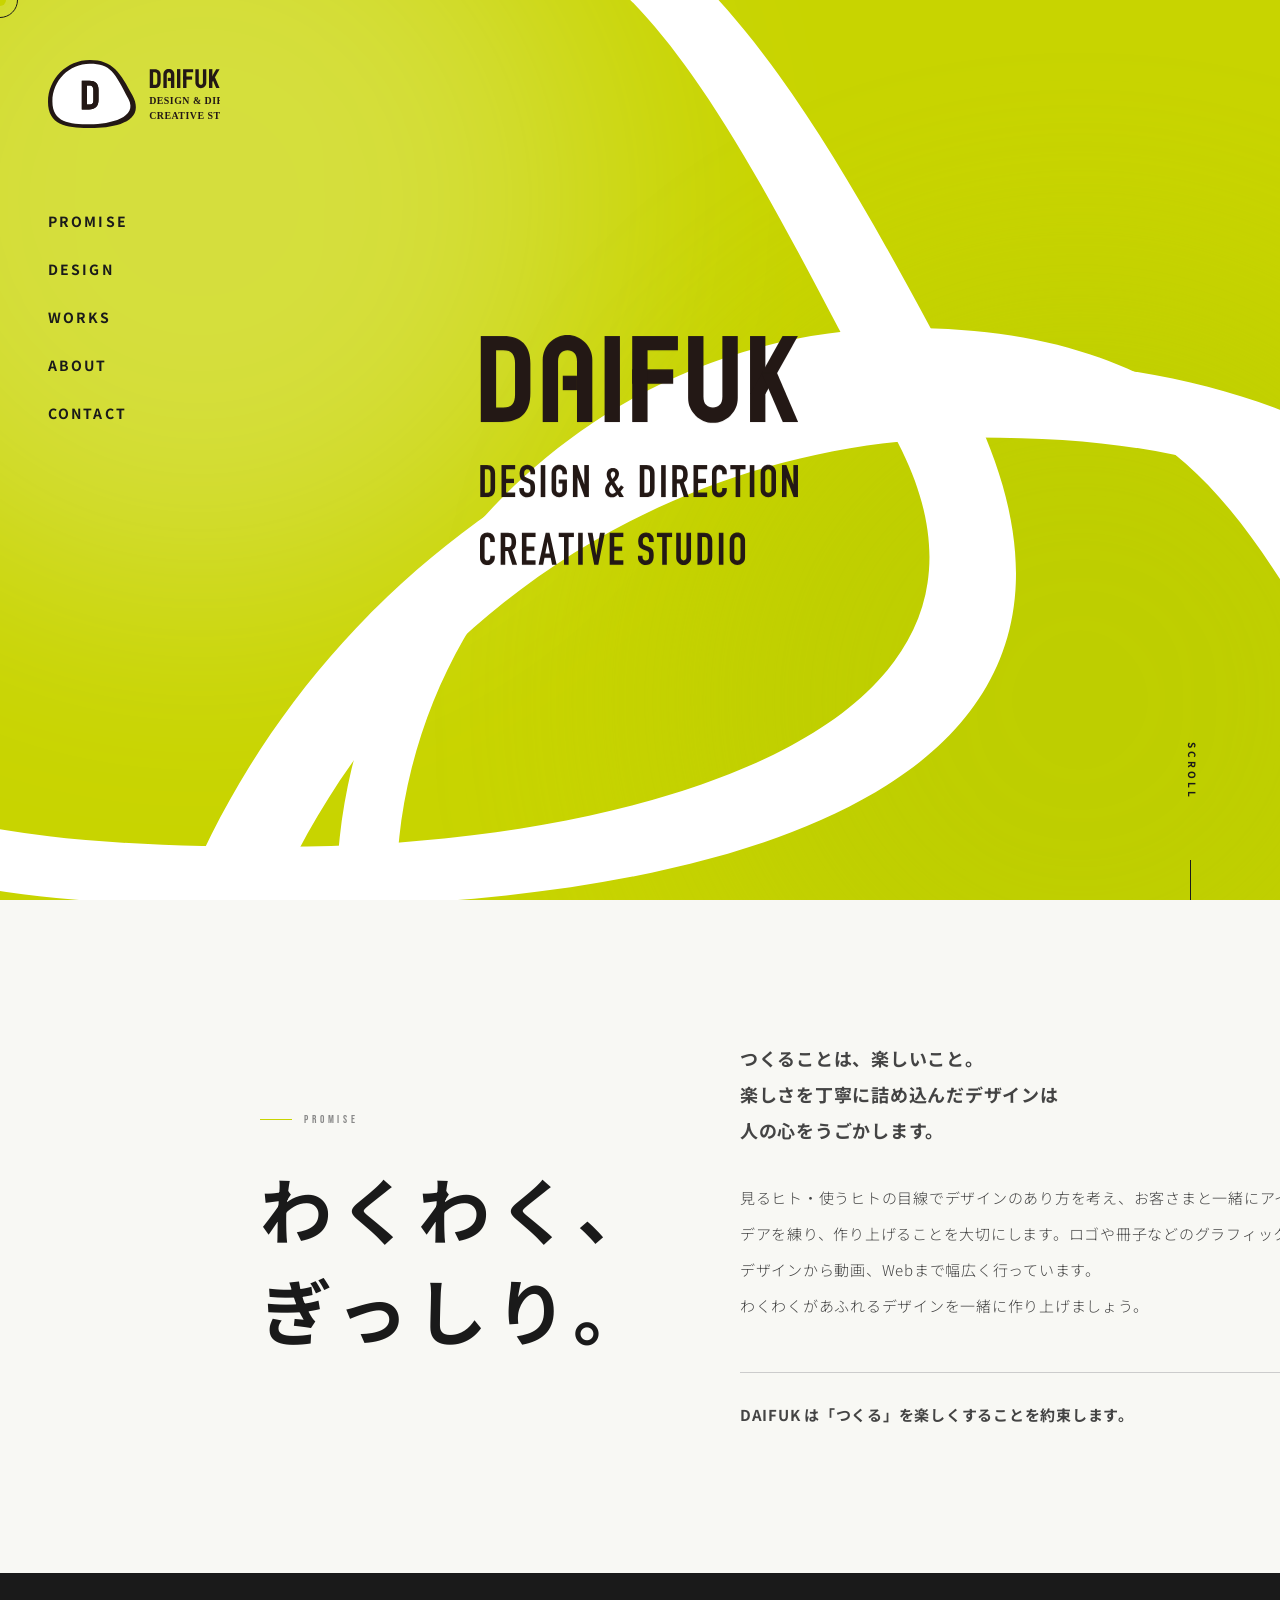
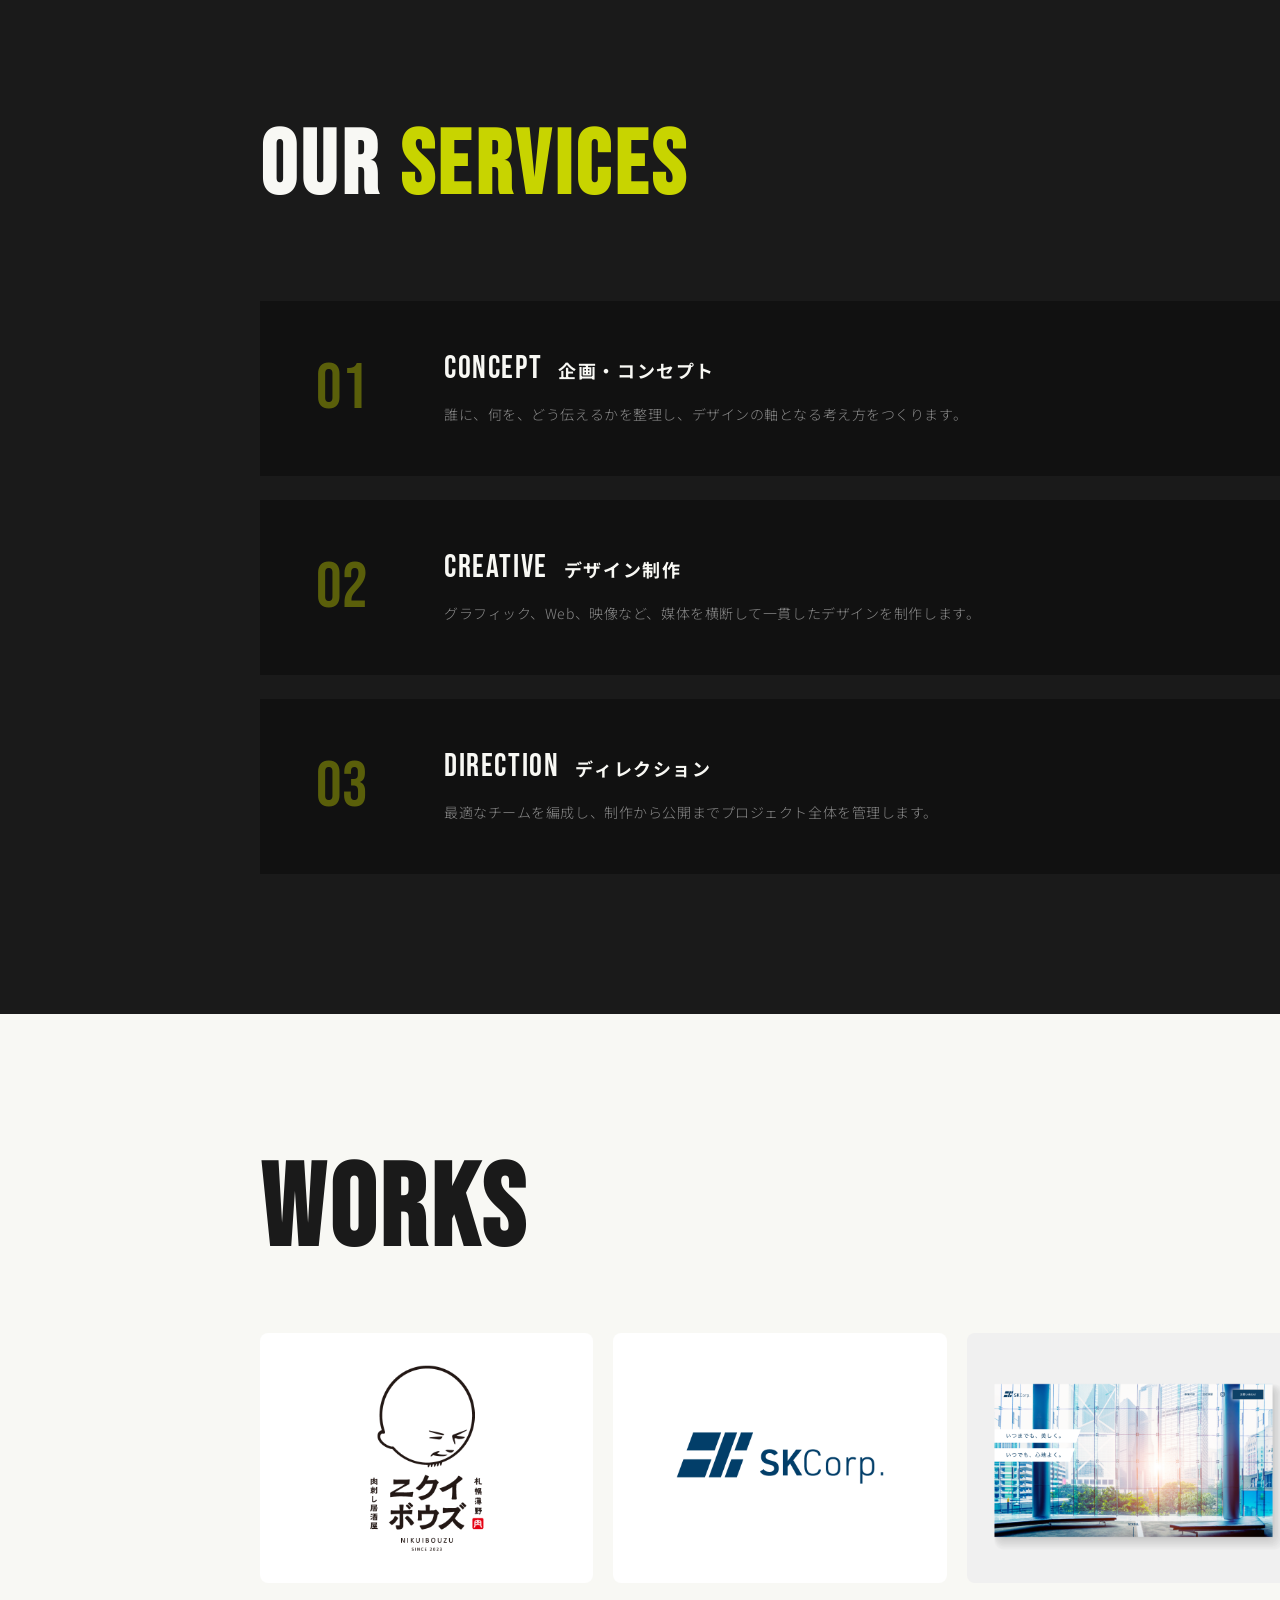
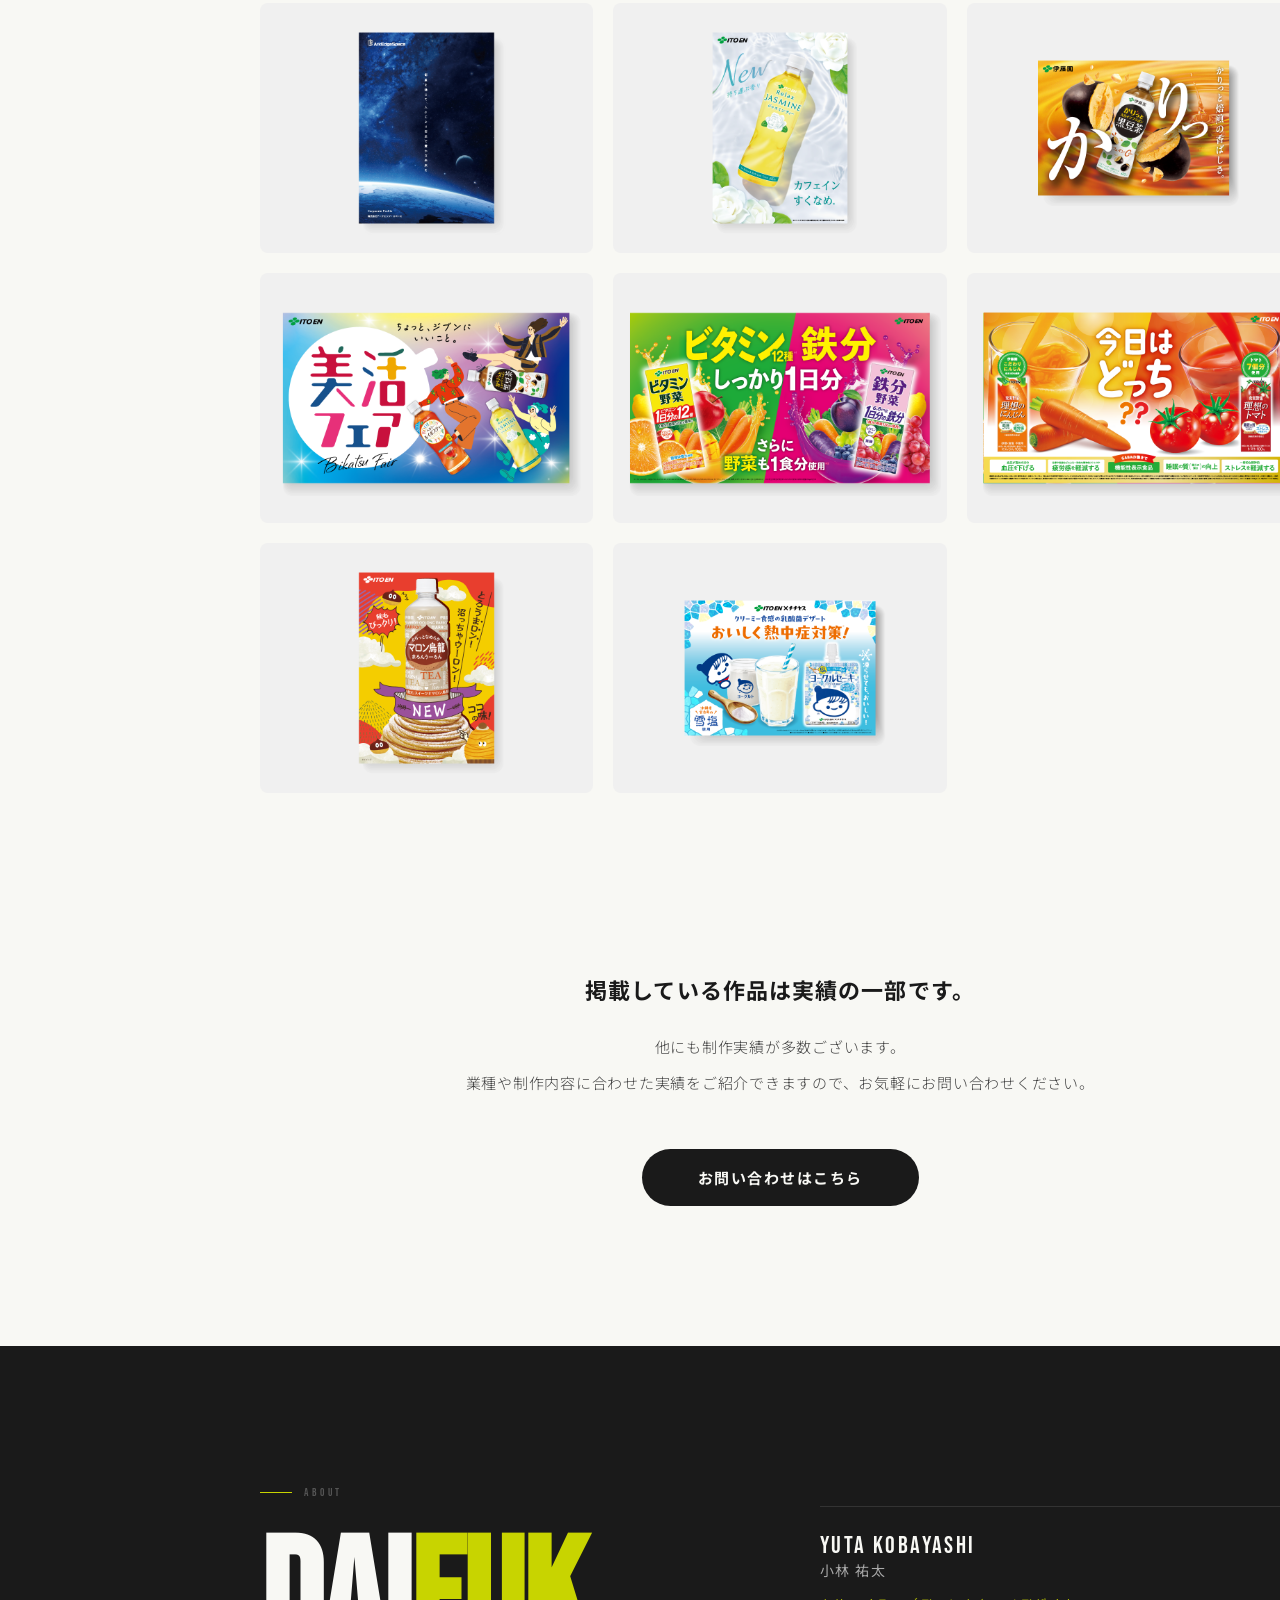
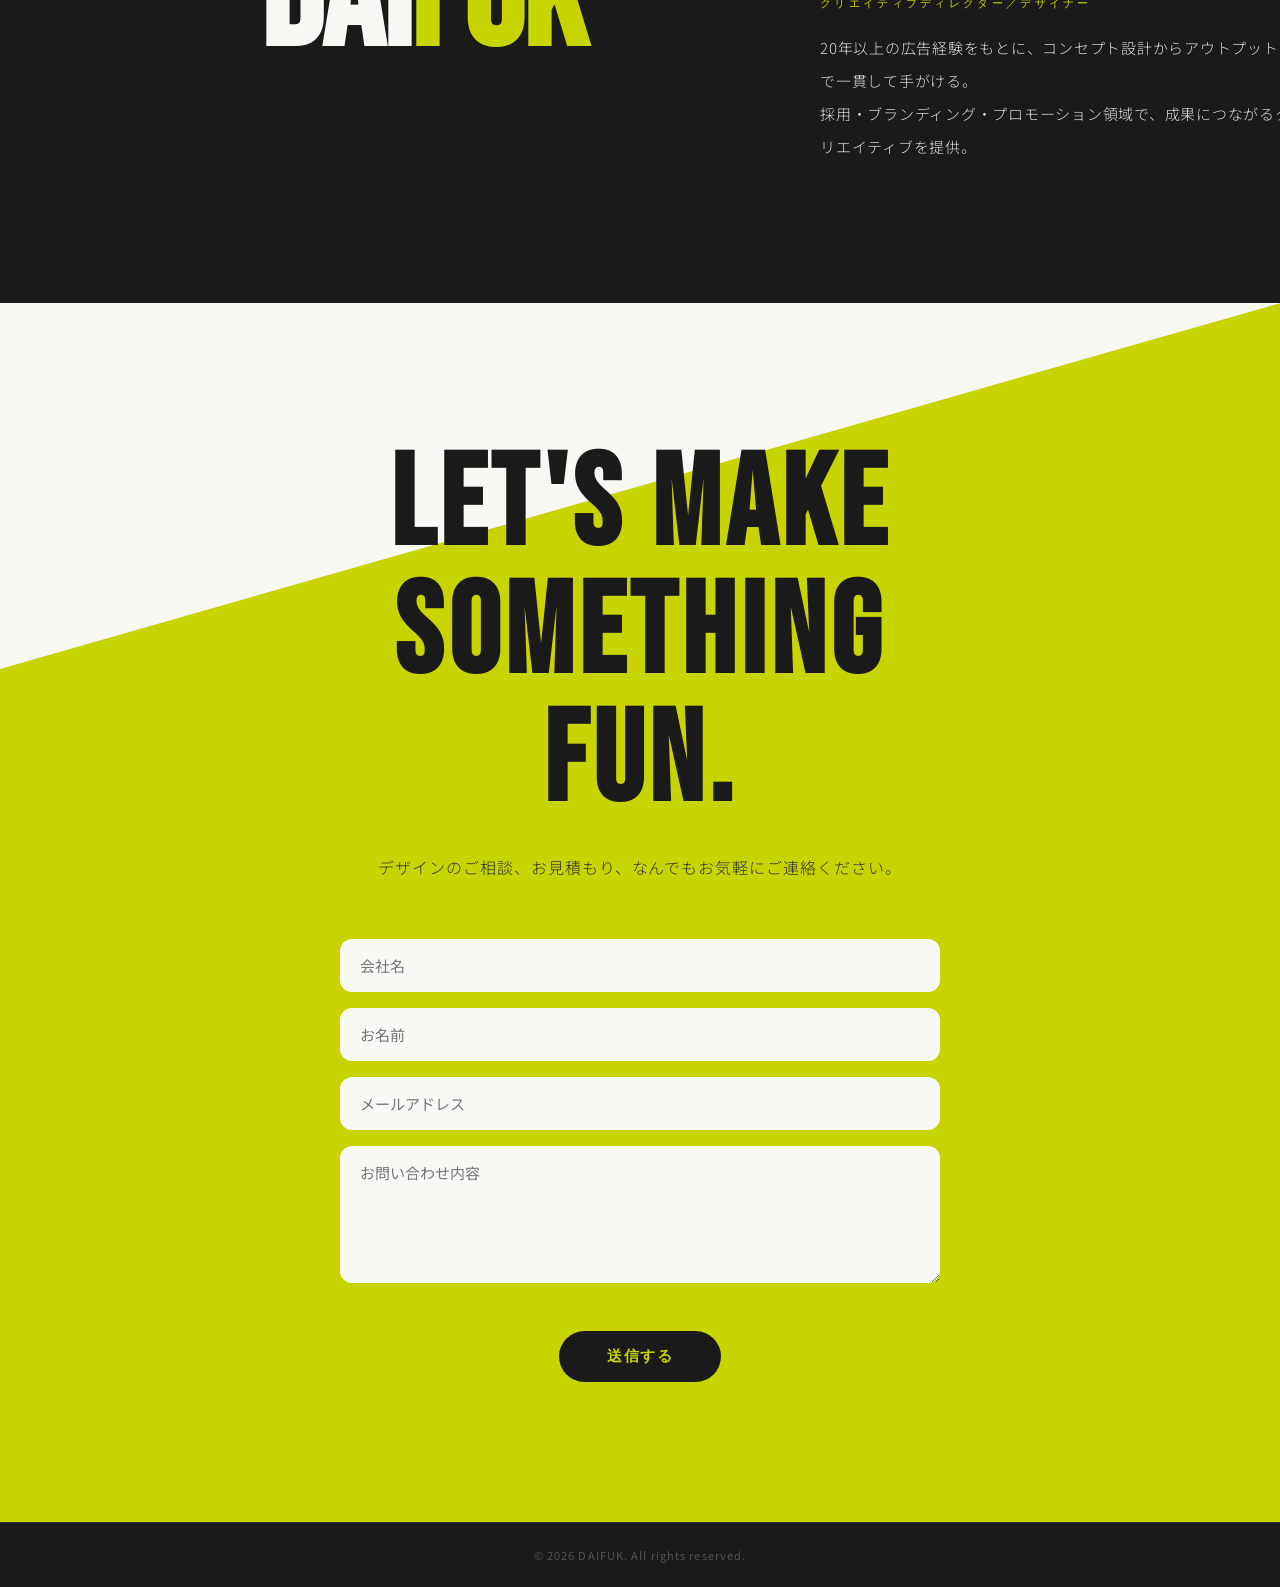
==== commit 65f9e4cb: "Use interaction-only Turnstile appearance" ====
--- a/index.html
+++ b/index.html
@@ -371,7 +371,7 @@
         <input type="text" name="お名前" placeholder="お名前" required>
         <input type="email" name="メールアドレス" placeholder="メールアドレス" required>
         <textarea name="お問い合わせ内容" placeholder="お問い合わせ内容" rows="5" required></textarea>
-        <div class="cf-turnstile" data-sitekey="0x4AAAAAAD5IDUOdX_YdaNcQ"></div>
+        <div class="cf-turnstile" data-sitekey="0x4AAAAAAD5IDUOdX_YdaNcQ" data-appearance="interaction-only"></div>
         <div class="form-error" id="formError"></div>
         <button type="submit" class="submit-btn" id="submitBtn">送信する</button>
       </form>
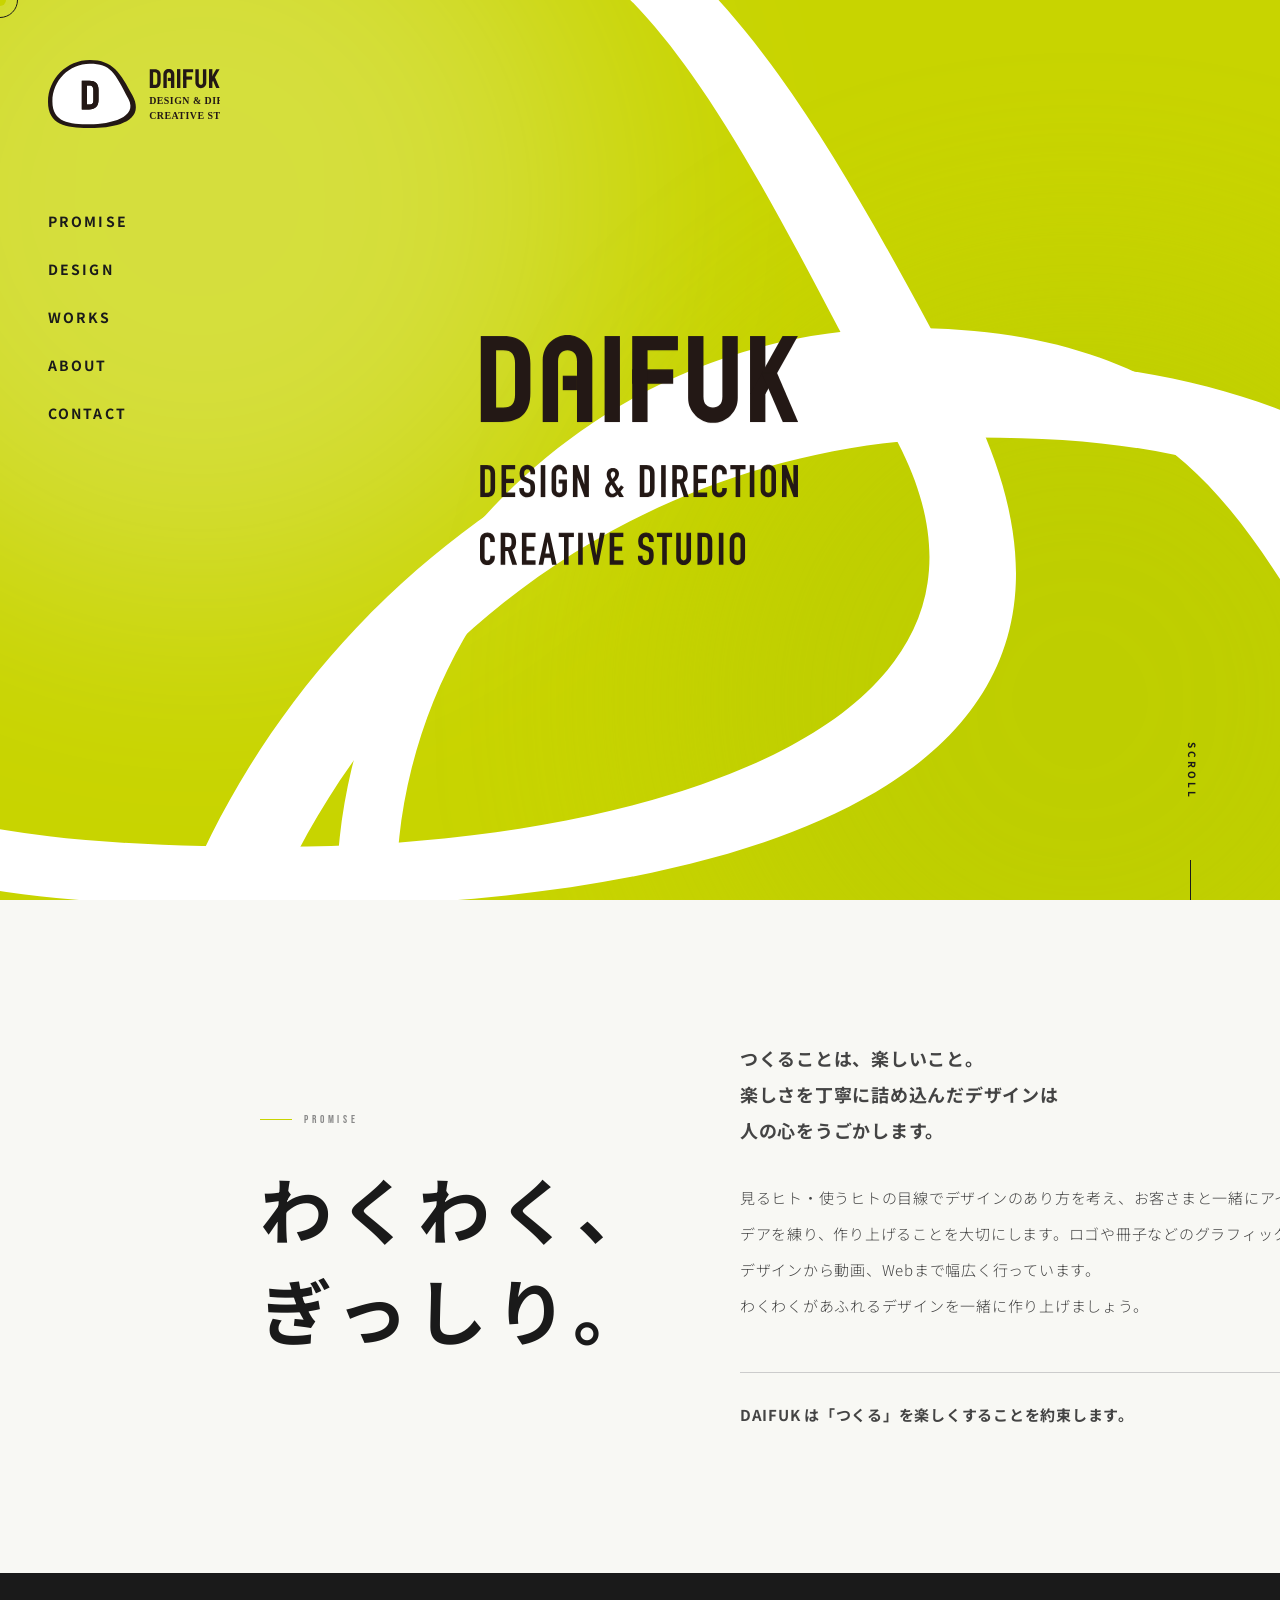
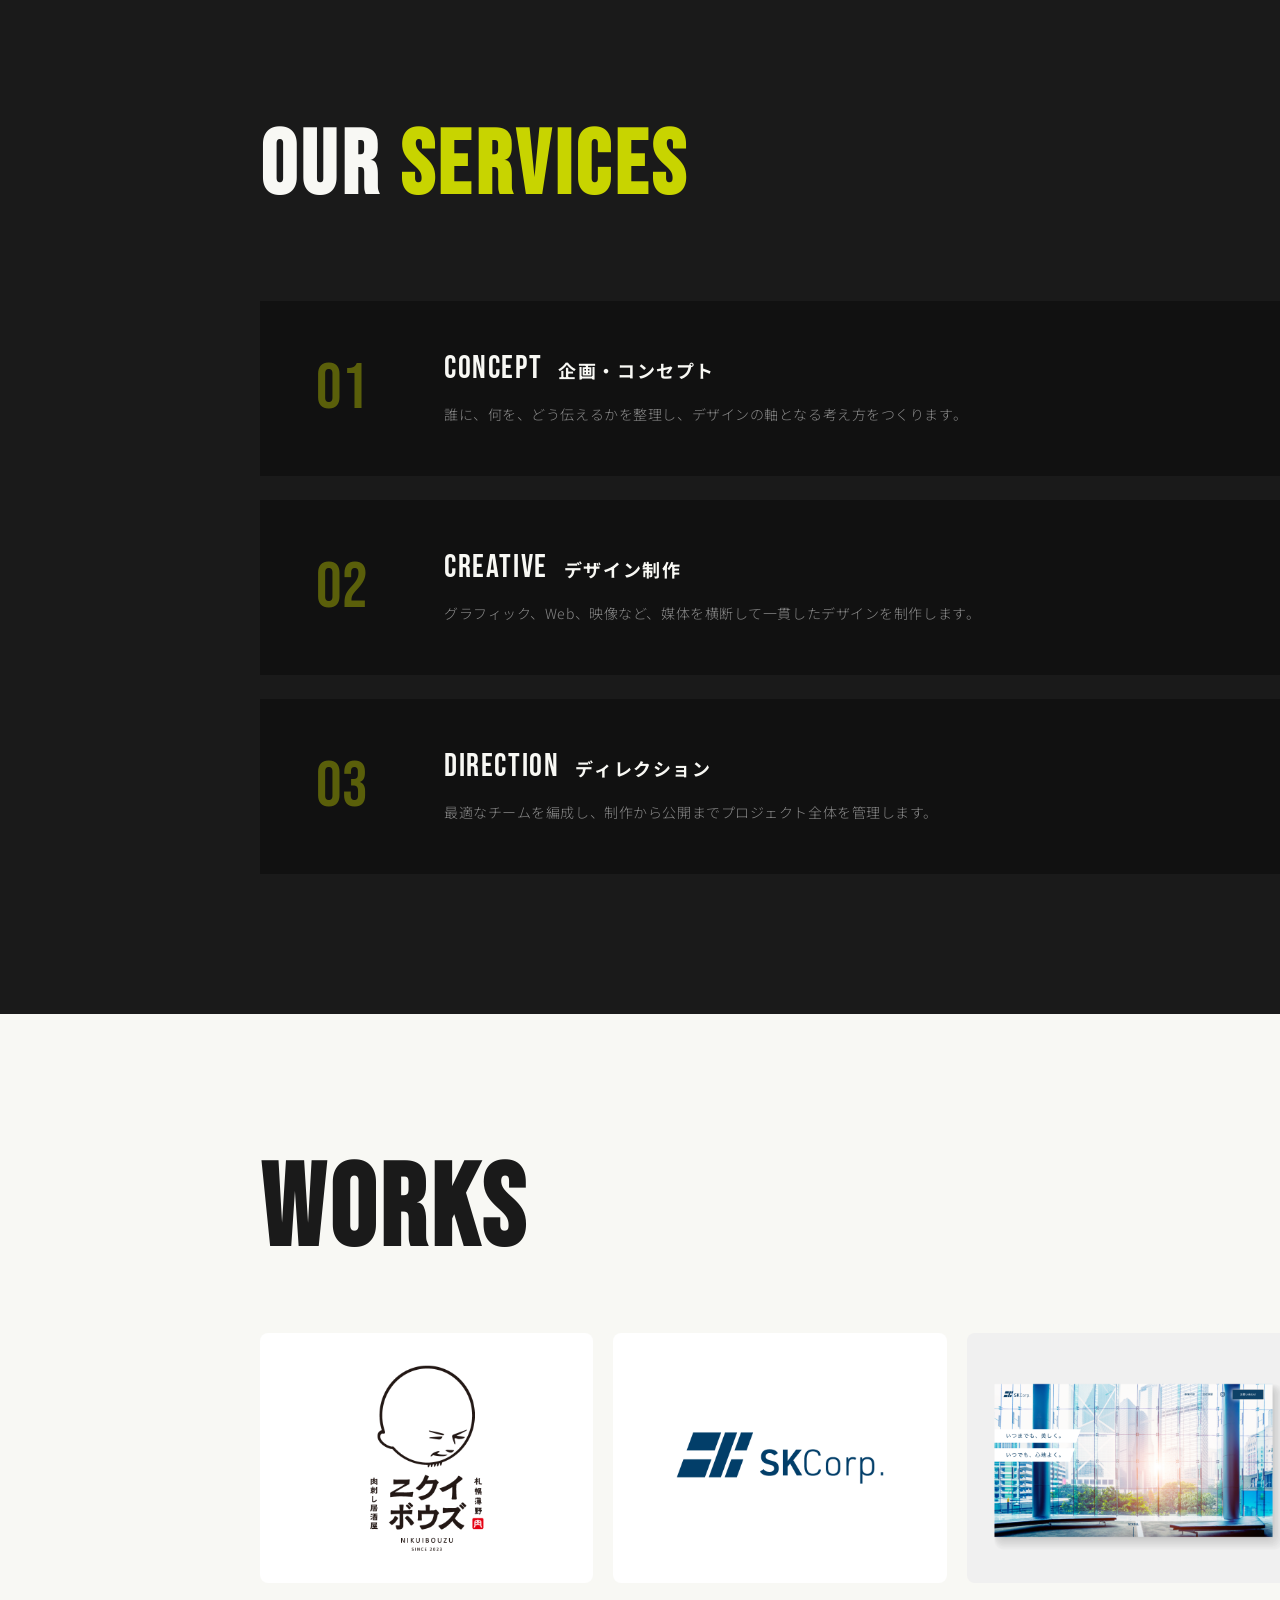
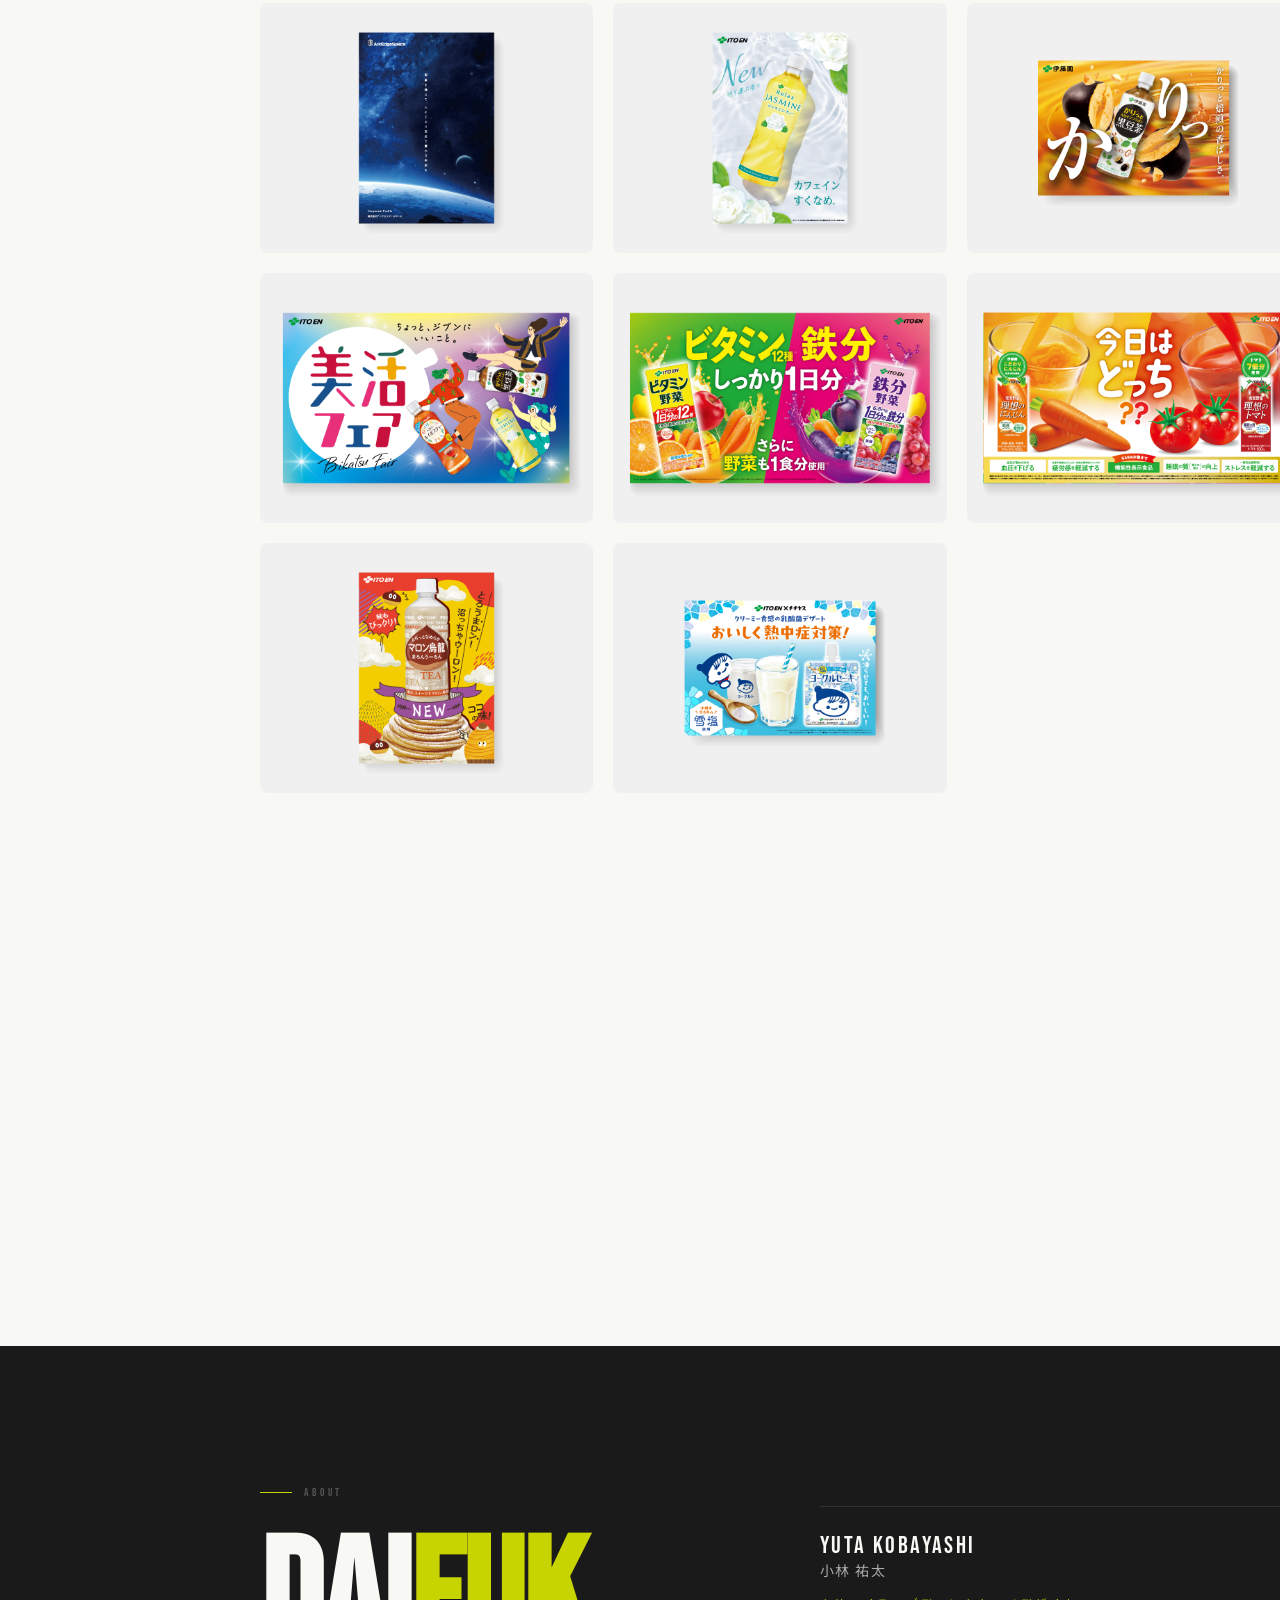
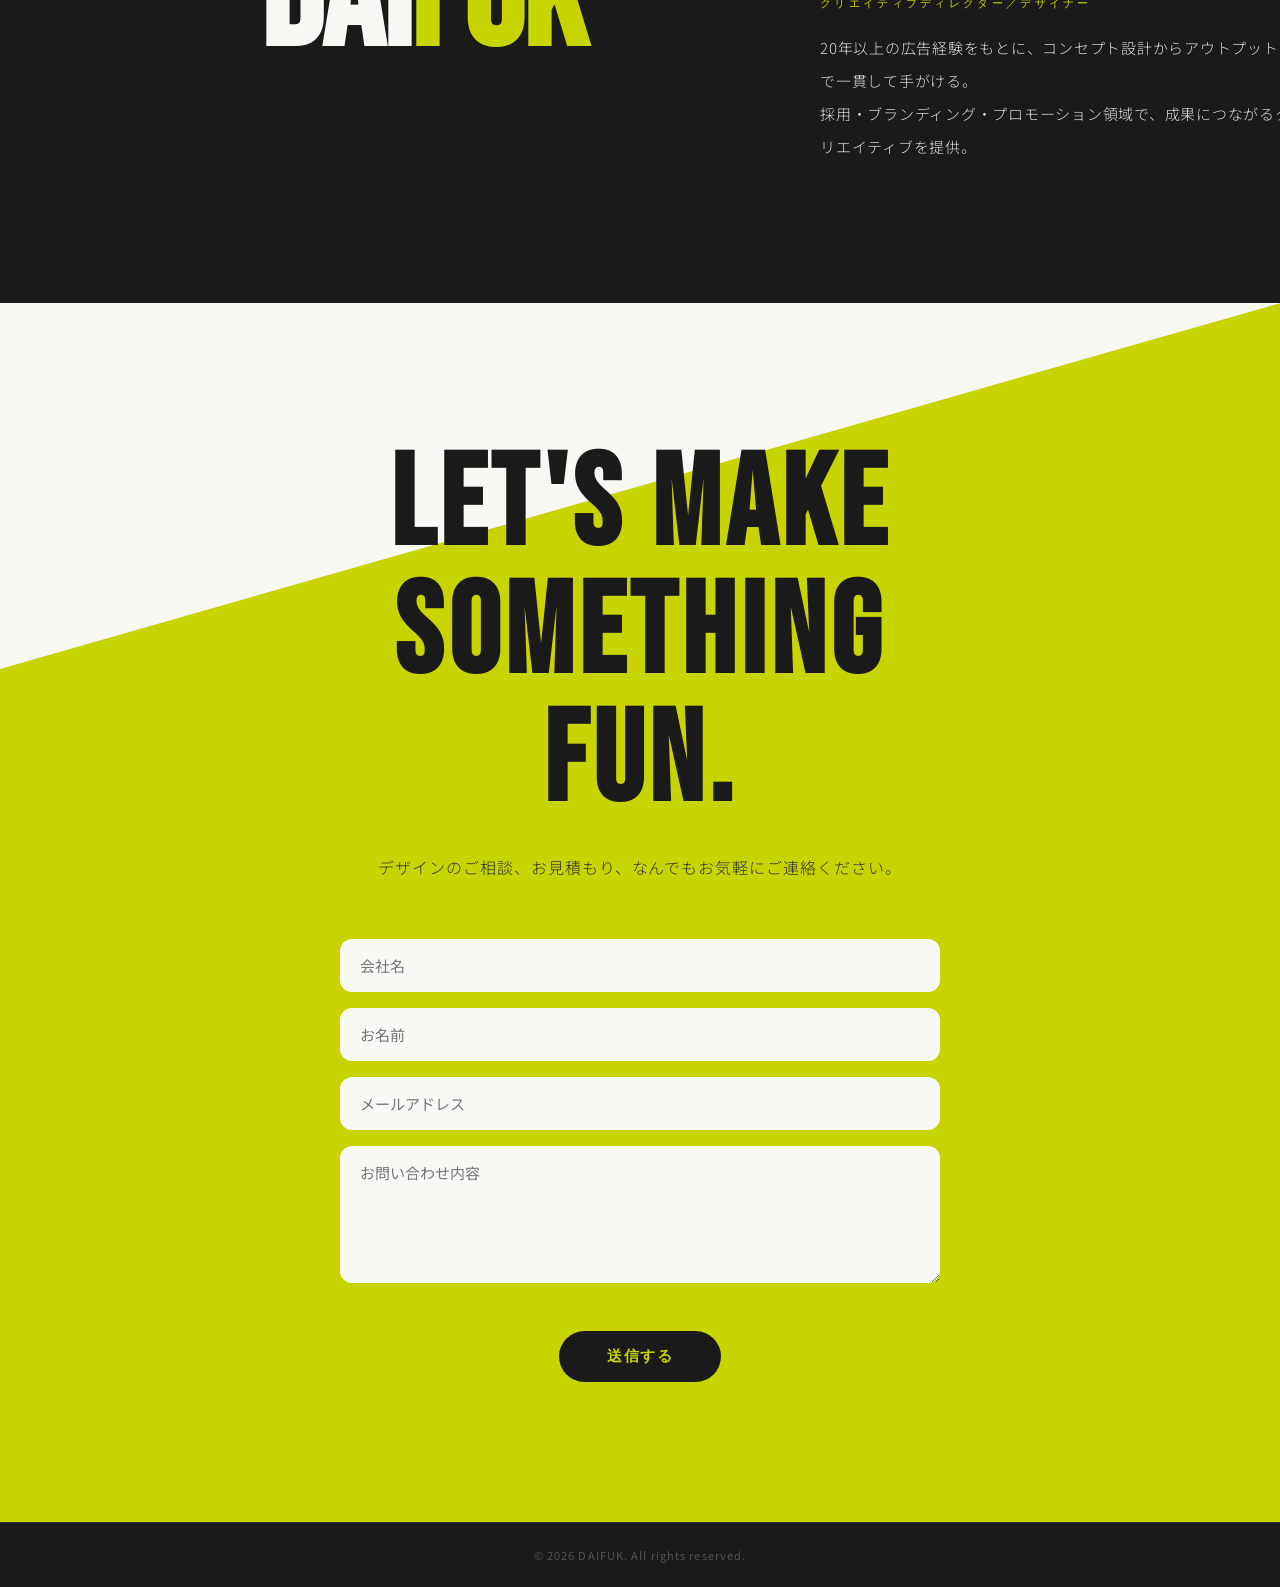
==== commit 28f5cb90: "Use explicit Turnstile execution for contact form" ====
--- a/index.html
+++ b/index.html
@@ -371,7 +371,10 @@
         <input type="text" name="お名前" placeholder="お名前" required>
         <input type="email" name="メールアドレス" placeholder="メールアドレス" required>
         <textarea name="お問い合わせ内容" placeholder="お問い合わせ内容" rows="5" required></textarea>
-        <div class="cf-turnstile" data-sitekey="0x4AAAAAAD5IDUOdX_YdaNcQ" data-appearance="interaction-only"></div>
+        <div
+          id="turnstileContainer"
+          data-sitekey="0x4AAAAAAD5IDUOdX_YdaNcQ">
+        </div>
         <div class="form-error" id="formError"></div>
         <button type="submit" class="submit-btn" id="submitBtn">送信する</button>
       </form>
@@ -406,7 +409,7 @@
   </div>
 </div>
 
-<script src="https://challenges.cloudflare.com/turnstile/v0/api.js" async defer></script>
-<script src="script.js?v=20260719-turnstile"></script>
+<script src="script.js?v=20260720-turnstile-explicit"></script>
+<script src="https://challenges.cloudflare.com/turnstile/v0/api.js?render=explicit&onload=onTurnstileLoad" async defer></script>
 </body>
 </html>
